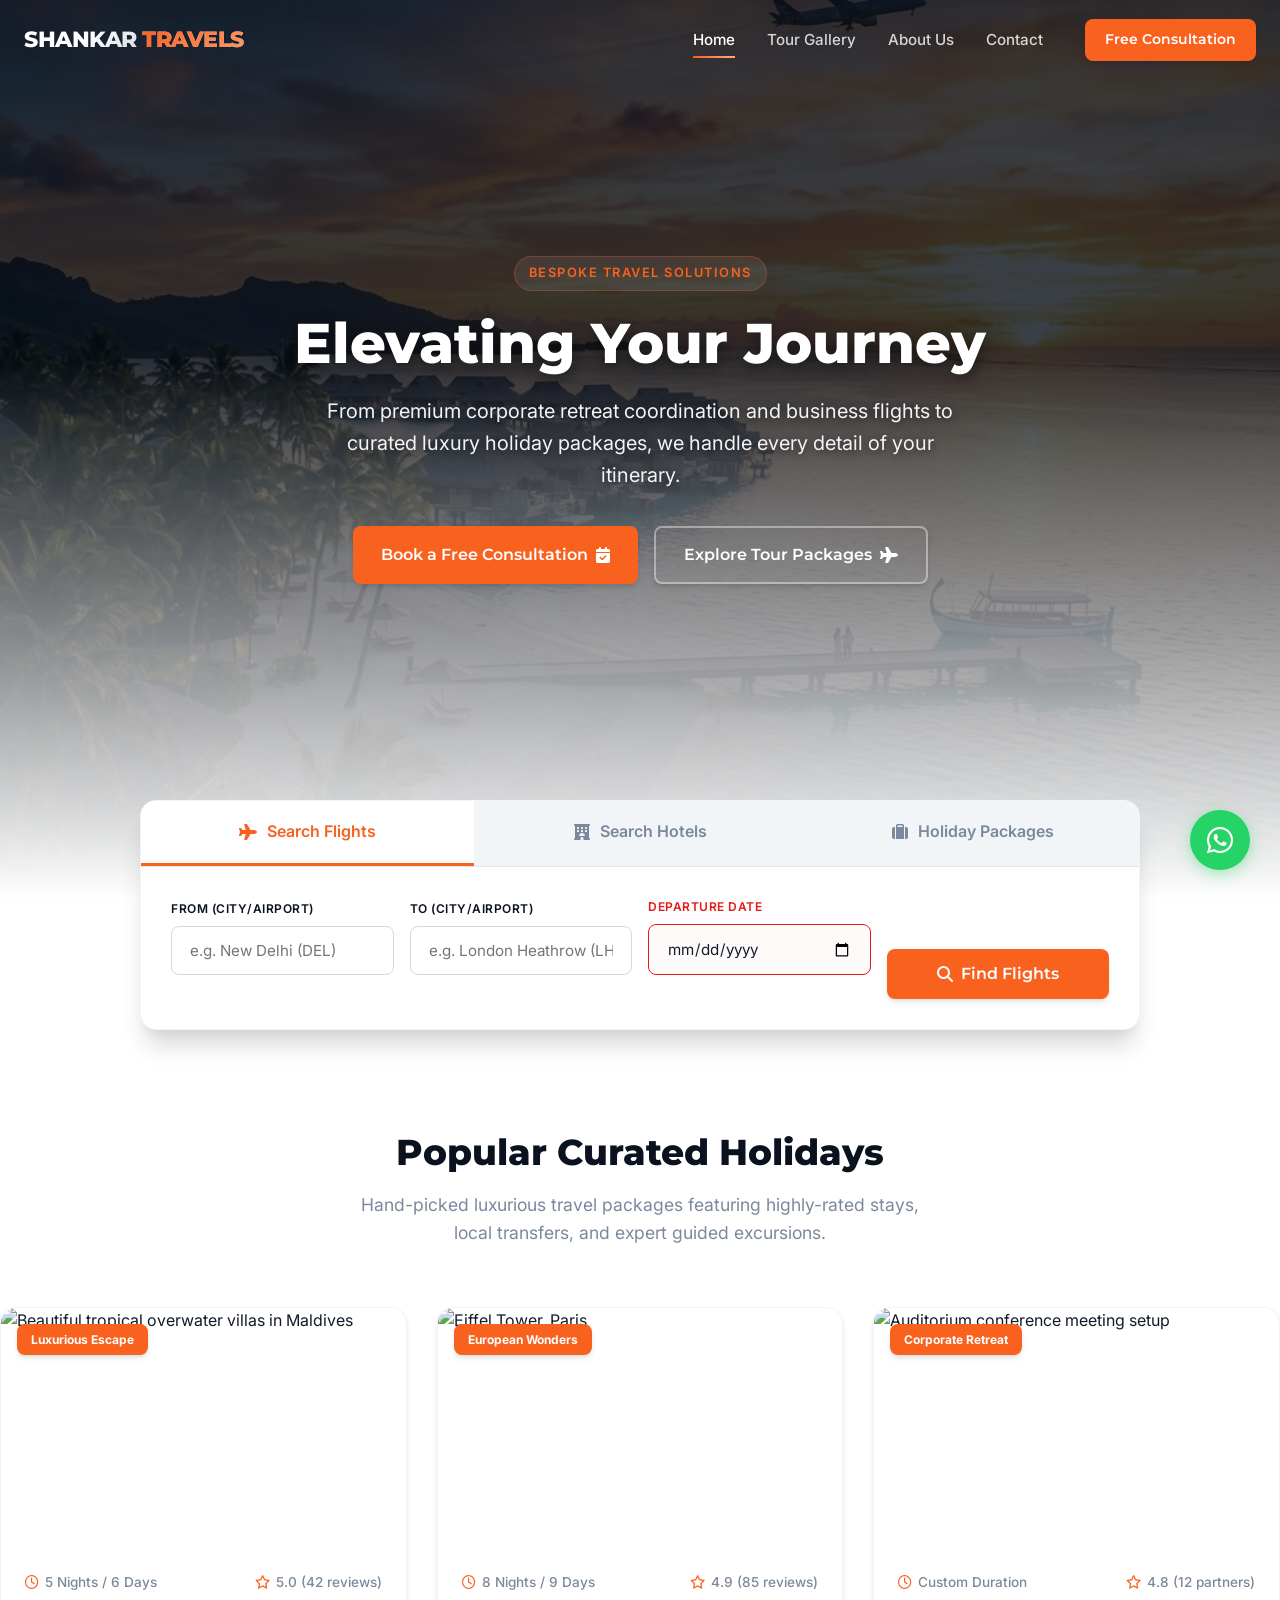
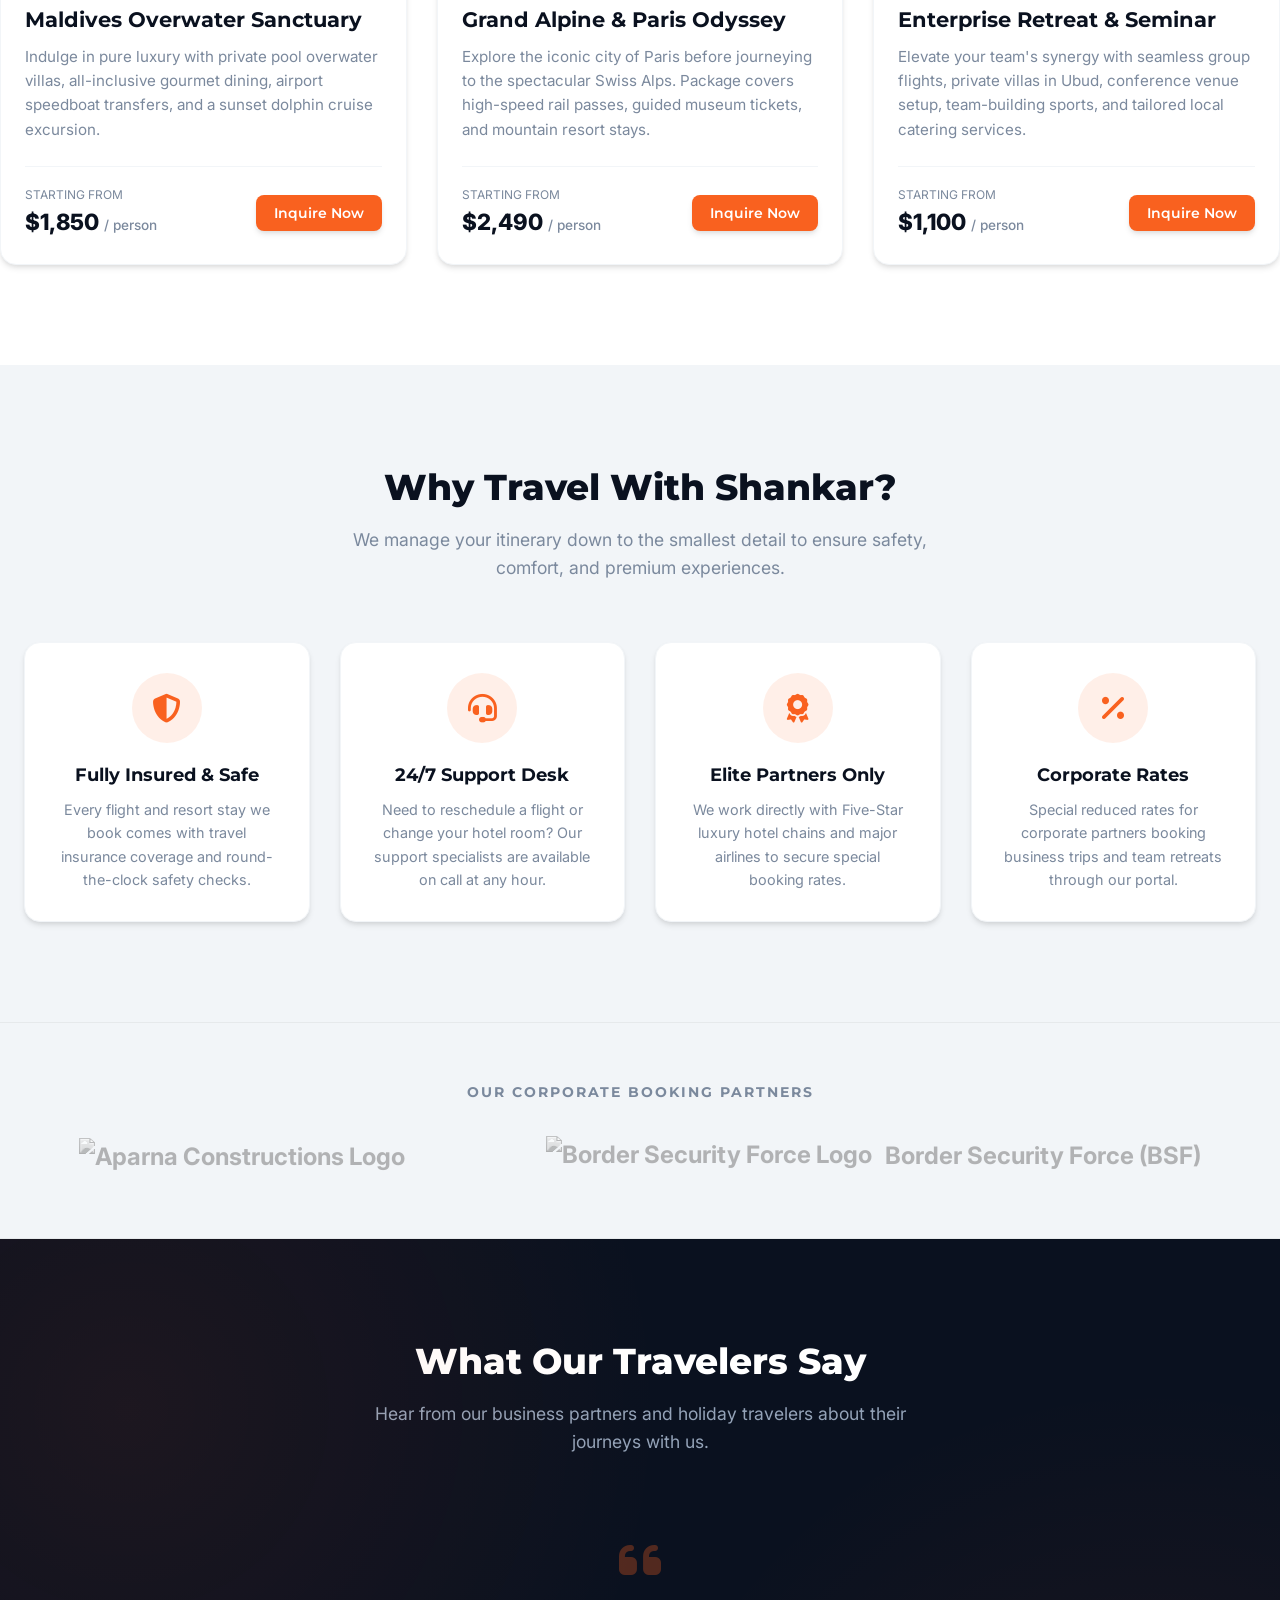
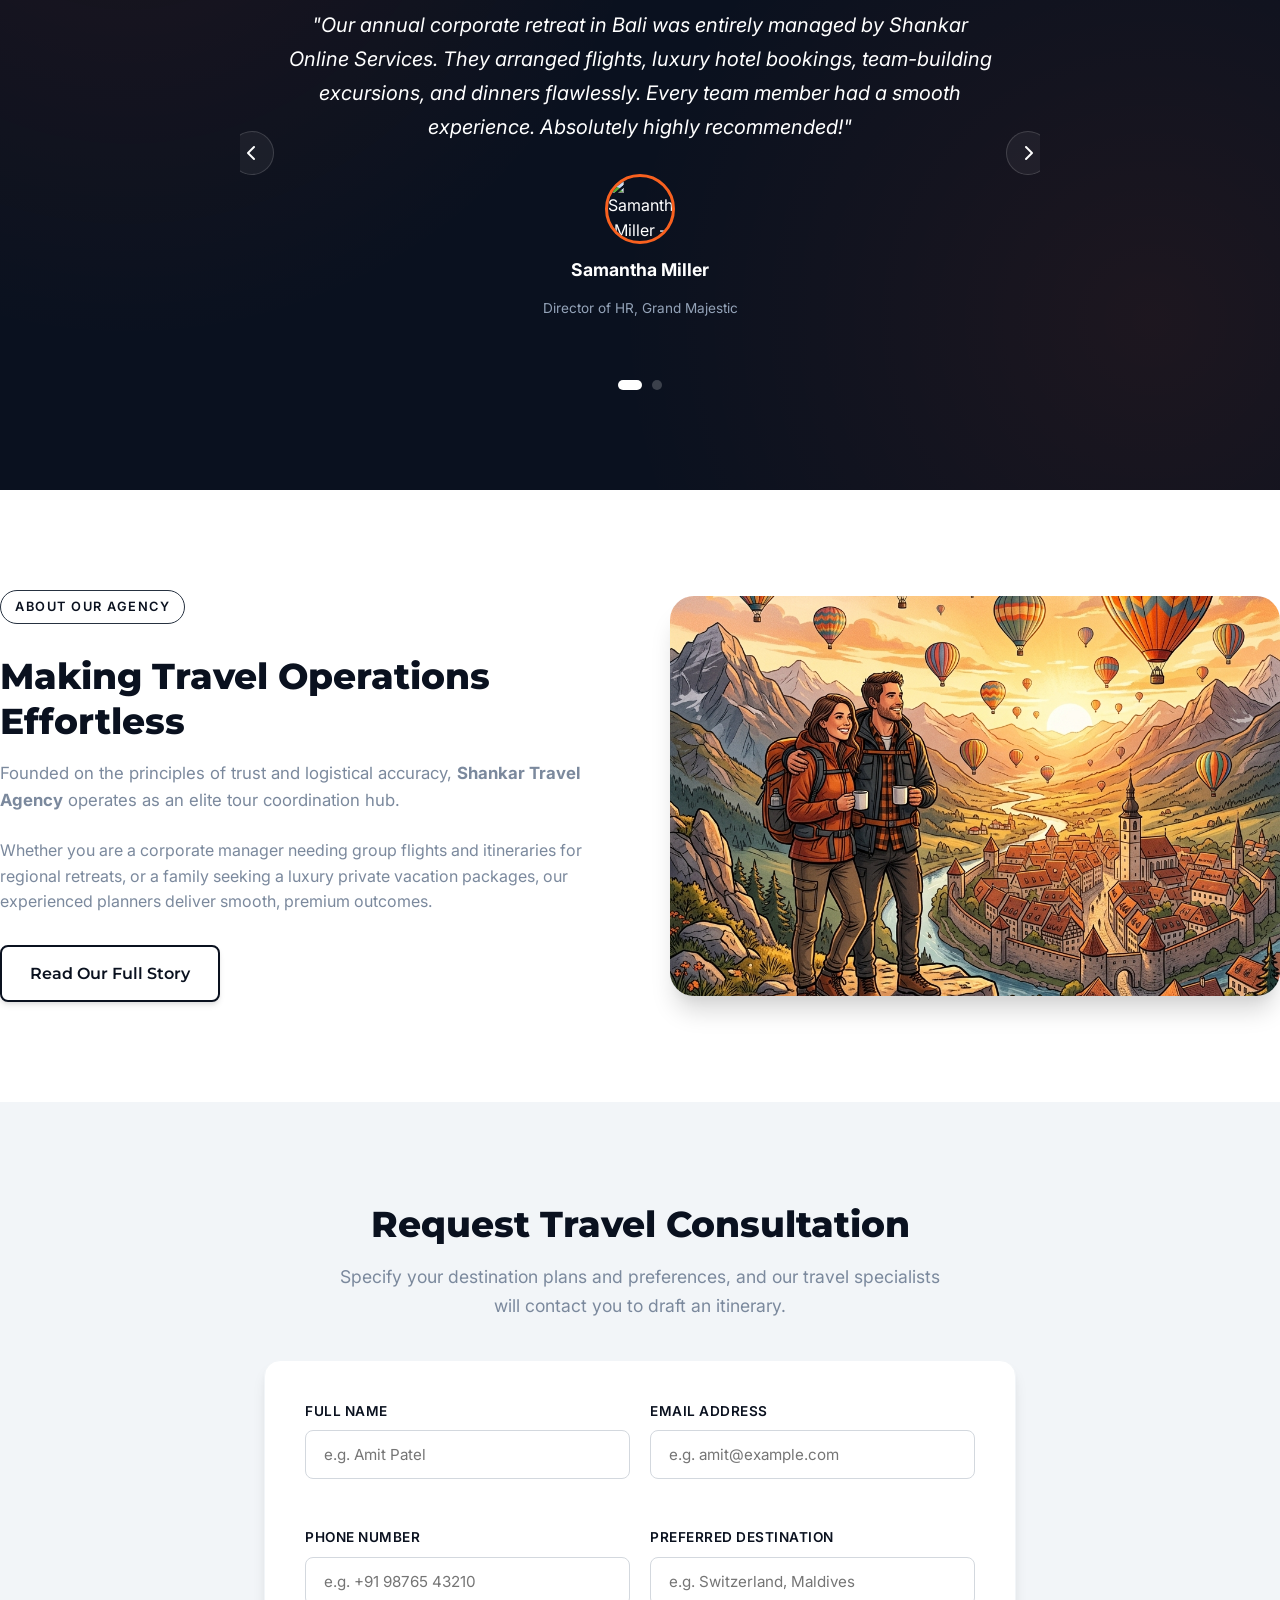
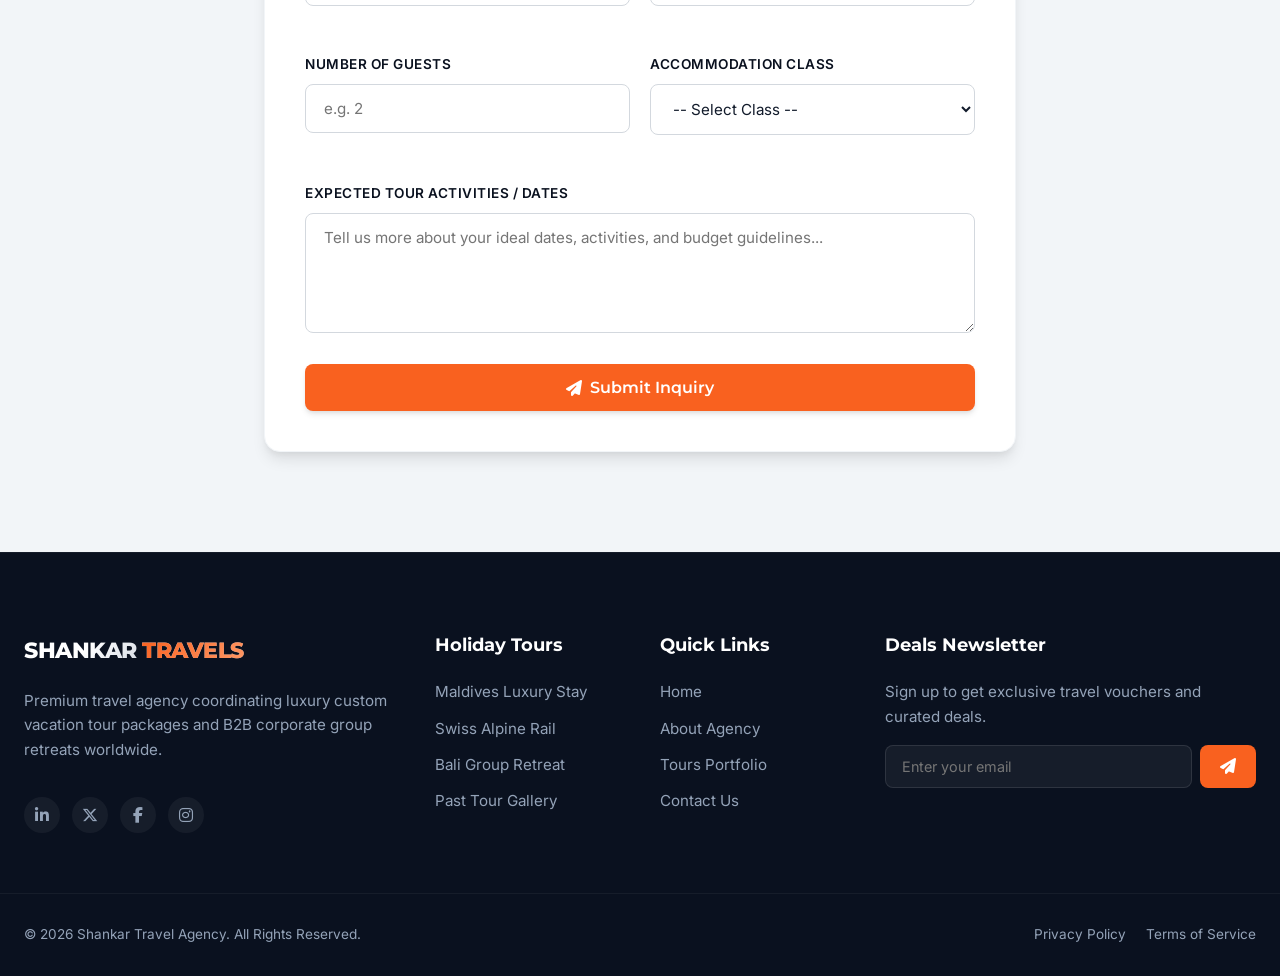
==== index.html @ 1a8ae113 "feat: setup premium travel website with BSF & Aparna logos" ====
<!DOCTYPE html>
<html lang="en">
<head>
  <meta charset="UTF-8">
  <meta name="viewport" content="width=device-width, initial-scale=1.0">
  <title>Shankar Travel Agency | Custom Tours & Corporate Travel</title>
  <meta name="description" content="Explore custom domestic and international tours, flight and hotel bookings, and B2B corporate retreats managed by Shankar Travel Agency.">
  
  <!-- FontAwesome for Icons -->
  <link rel="stylesheet" href="https://cdnjs.cloudflare.com/ajax/libs/font-awesome/6.4.0/css/all.min.css">
  
  <!-- Custom CSS -->
  <link rel="stylesheet" href="css/style.css">
</head>
<body data-header-theme="dark">

  <!-- Global Header -->
  <header class="site-header" id="site-header">
    <div class="container header-container">
      <a href="index.html" class="logo">
        <span class="logo-text">SHANKAR <span>TRAVELS</span></span>
      </a>
      
      <nav class="nav-menu" id="nav-menu">
        <a href="index.html" class="nav-link active">Home</a>
        <a href="portfolio.html" class="nav-link">Tour Gallery</a>
        <a href="about.html" class="nav-link">About Us</a>
        <a href="contact.html" class="nav-link">Contact</a>
        <a href="contact.html" class="btn btn-travel" style="padding: 10px 20px; font-size: 0.85rem; margin-left: 10px;">Free Consultation</a>
      </nav>
      
      <button class="nav-toggle" id="nav-toggle" aria-label="Toggle navigation menu">
        <span></span>
        <span></span>
        <span></span>
      </button>
    </div>
  </header>

  <main>
    <!-- Single Premium Travel Hero -->
    <section class="hero-travel-agency">
      <div class="hero-travel-content">
        <span class="hero-badge">Bespoke Travel Solutions</span>
        <h1 class="hero-title">Elevating Your Journey</h1>
        <p class="hero-desc">From premium corporate retreat coordination and business flights to curated luxury holiday packages, we handle every detail of your itinerary.</p>
        <div style="display: flex; justify-content: center; gap: 16px; flex-wrap: wrap;">
          <a href="#consultation-section" class="btn btn-travel">Book a Free Consultation <i class="fas fa-calendar-check"></i></a>
          <a href="#packages-section" class="btn btn-outline-light">Explore Tour Packages <i class="fas fa-plane"></i></a>
        </div>
      </div>
    </section>

    <!-- Booking Engine Widget UI -->
    <section class="container" style="position: relative;">
      <div class="booking-widget-container">
        <div class="booking-tabs">
          <div class="booking-tab active" data-target-tab="flights-pane"><i class="fas fa-plane"></i> Search Flights</div>
          <div class="booking-tab" data-target-tab="hotels-pane"><i class="fas fa-hotel"></i> Search Hotels</div>
          <div class="booking-tab" data-target-tab="packages-pane"><i class="fas fa-suitcase"></i> Holiday Packages</div>
        </div>
        
        <div class="booking-panes">
          <!-- Pane 1: Flights -->
          <div class="booking-pane active" id="flights-pane">
            <form onsubmit="event.preventDefault(); alert('Searching for flights... Our consultant will call you with flight options!');" class="booking-form-row">
              <div class="form-group">
                <label class="form-label" style="font-size: 0.75rem;">From (City/Airport)</label>
                <input type="text" placeholder="e.g. New Delhi (DEL)" class="form-input" required>
              </div>
              <div class="form-group">
                <label class="form-label" style="font-size: 0.75rem;">To (City/Airport)</label>
                <input type="text" placeholder="e.g. London Heathrow (LHR)" class="form-input" required>
              </div>
              <div class="form-group">
                <label class="form-label" style="font-size: 0.75rem;">Departure Date</label>
                <input type="date" class="form-input" required>
              </div>
              <button type="submit" class="btn btn-travel" style="width: 100%; height: 50px;"><i class="fas fa-search"></i> Find Flights</button>
            </form>
          </div>
          
          <!-- Pane 2: Hotels -->
          <div class="booking-pane" id="hotels-pane">
            <form onsubmit="event.preventDefault(); alert('Searching for premium hotels matching your inputs...');" class="booking-form-row">
              <div class="form-group">
                <label class="form-label" style="font-size: 0.75rem;">Destination City / Hotel</label>
                <input type="text" placeholder="e.g. Male, Maldives" class="form-input" required>
              </div>
              <div class="form-group">
                <label class="form-label" style="font-size: 0.75rem;">Check-in Date</label>
                <input type="date" class="form-input" required>
              </div>
              <div class="form-group">
                <label class="form-label" style="font-size: 0.75rem;">Check-out Date</label>
                <input type="date" class="form-input" required>
              </div>
              <button type="submit" class="btn btn-travel" style="width: 100%; height: 50px;"><i class="fas fa-search"></i> Find Hotels</button>
            </form>
          </div>
          
          <!-- Pane 3: Packages -->
          <div class="booking-pane" id="packages-pane">
            <form onsubmit="event.preventDefault(); alert('Custom tour options matching your budget will be sent to your email!');" class="booking-form-row-three">
              <div class="form-group">
                <label class="form-label" style="font-size: 0.75rem;">Holiday Destination</label>
                <input type="text" placeholder="e.g. Switzerland Alps Tour" class="form-input" required>
              </div>
              <div class="form-group">
                <label class="form-label" style="font-size: 0.75rem;">Duration</label>
                <select class="form-select" required>
                  <option value="" disabled selected>-- Select Duration --</option>
                  <option value="3-5">3 - 5 Nights</option>
                  <option value="5-8">5 - 8 Nights</option>
                  <option value="8+">8+ Nights</option>
                </select>
              </div>
              <button type="submit" class="btn btn-travel" style="width: 100%; height: 50px;"><i class="fas fa-paper-plane"></i> Send Package Request</button>
            </form>
          </div>
        </div>
      </div>
    </section>

    <!-- Tour Packages Section -->
    <section class="section-padding container" style="padding-top: 20px;" id="packages-section">
      <div class="text-center">
        <h2 class="section-title">Popular Curated Holidays</h2>
        <p class="section-subtitle">Hand-picked luxurious travel packages featuring highly-rated stays, local transfers, and expert guided excursions.</p>
      </div>
      
      <div class="packages-grid">
        <!-- Tour Package 1 -->
        <article class="package-card">
          <div class="package-img-box">
            <span class="package-tag">Luxurious Escape</span>
            <img src="https://images.unsplash.com/photo-1573843981267-be1999ff37cd?auto=format&fit=crop&w=600&q=80" alt="Beautiful tropical overwater villas in Maldives">
          </div>
          <div class="package-info">
            <div class="package-meta">
              <span><i class="far fa-clock"></i> 5 Nights / 6 Days</span>
              <span><i class="far fa-star"></i> 5.0 (42 reviews)</span>
            </div>
            <h3 class="package-title">Maldives Overwater Sanctuary</h3>
            <p class="package-description">Indulge in pure luxury with private pool overwater villas, all-inclusive gourmet dining, airport speedboat transfers, and a sunset dolphin cruise excursion.</p>
            <div class="package-footer">
              <div class="package-price">
                <span class="label">Starting From</span>
                <span class="value">$1,850 <span>/ person</span></span>
              </div>
              <form class="package-inquiry-form">
                <button type="submit" class="btn btn-travel" style="padding: 10px 18px; font-size: 0.85rem;">Inquire Now</button>
              </form>
            </div>
          </div>
        </article>
        
        <!-- Tour Package 2 -->
        <article class="package-card">
          <div class="package-img-box">
            <span class="package-tag">European Wonders</span>
            <img src="https://images.unsplash.com/photo-1502602898657-3e91760cbb34?auto=format&fit=crop&w=600&q=80" alt="Eiffel Tower, Paris">
          </div>
          <div class="package-info">
            <div class="package-meta">
              <span><i class="far fa-clock"></i> 8 Nights / 9 Days</span>
              <span><i class="far fa-star"></i> 4.9 (85 reviews)</span>
            </div>
            <h3 class="package-title">Grand Alpine & Paris Odyssey</h3>
            <p class="package-description">Explore the iconic city of Paris before journeying to the spectacular Swiss Alps. Package covers high-speed rail passes, guided museum tickets, and mountain resort stays.</p>
            <div class="package-footer">
              <div class="package-price">
                <span class="label">Starting From</span>
                <span class="value">$2,490 <span>/ person</span></span>
              </div>
              <form class="package-inquiry-form">
                <button type="submit" class="btn btn-travel" style="padding: 10px 18px; font-size: 0.85rem;">Inquire Now</button>
              </form>
            </div>
          </div>
        </article>
        
        <!-- Tour Package 3 -->
        <article class="package-card">
          <div class="package-img-box">
            <span class="package-tag">Corporate Retreat</span>
            <img src="https://images.unsplash.com/photo-1540575467063-178a50c2df87?auto=format&fit=crop&w=600&q=80" alt="Auditorium conference meeting setup">
          </div>
          <div class="package-info">
            <div class="package-meta">
              <span><i class="far fa-clock"></i> Custom Duration</span>
              <span><i class="far fa-star"></i> 4.8 (12 partners)</span>
            </div>
            <h3 class="package-title">Enterprise Retreat & Seminar</h3>
            <p class="package-description">Elevate your team's synergy with seamless group flights, private villas in Ubud, conference venue setup, team-building sports, and tailored local catering services.</p>
            <div class="package-footer">
              <div class="package-price">
                <span class="label">Starting From</span>
                <span class="value">$1,100 <span>/ person</span></span>
              </div>
              <form class="package-inquiry-form">
                <button type="submit" class="btn btn-travel" style="padding: 10px 18px; font-size: 0.85rem;">Inquire Now</button>
              </form>
            </div>
          </div>
        </article>
      </div>
    </section>

    <!-- Why Choose Us -->
    <section class="section-padding" style="background-color: var(--slate-light);">
      <div class="container">
        <div class="text-center">
          <h2 class="section-title">Why Travel With Shankar?</h2>
          <p class="section-subtitle">We manage your itinerary down to the smallest detail to ensure safety, comfort, and premium experiences.</p>
        </div>
        
        <div class="features-grid">
          <div class="feature-box">
            <div class="feature-icon-wrapper">
              <i class="fas fa-shield-alt"></i>
            </div>
            <h4 class="feature-title">Fully Insured & Safe</h4>
            <p class="feature-desc">Every flight and resort stay we book comes with travel insurance coverage and round-the-clock safety checks.</p>
          </div>
          
          <div class="feature-box">
            <div class="feature-icon-wrapper">
              <i class="fas fa-headset"></i>
            </div>
            <h4 class="feature-title">24/7 Support Desk</h4>
            <p class="feature-desc">Need to reschedule a flight or change your hotel room? Our support specialists are available on call at any hour.</p>
          </div>
          
          <div class="feature-box">
            <div class="feature-icon-wrapper">
              <i class="fas fa-award"></i>
            </div>
            <h4 class="feature-title">Elite Partners Only</h4>
            <p class="feature-desc">We work directly with Five-Star luxury hotel chains and major airlines to secure special booking rates.</p>
          </div>
          
          <div class="feature-box">
            <div class="feature-icon-wrapper">
              <i class="fas fa-percentage"></i>
            </div>
            <h4 class="feature-title">Corporate Rates</h4>
            <p class="feature-desc">Special reduced rates for corporate partners booking business trips and team retreats through our portal.</p>
          </div>
        </div>
      </div>
    </section>

    <!-- Trusted By Corporate Partners -->
    <section class="trusted-banner text-center">
      <div class="container">
        <h3 class="trusted-title">Our Corporate Booking Partners</h3>
        <div class="trusted-logos">
          <div class="trusted-logo"><img src="https://d2tdzhum1kggza.cloudfront.net/website/aparna-logo.svg" alt="Aparna Constructions Logo"></div>
          <div class="trusted-logo"><img src="https://upload.wikimedia.org/wikipedia/commons/d/d6/BSF_Insignia.svg" alt="Border Security Force Logo" style="height: 42px; margin-right: 5px;"> Border Security Force (BSF)</div>
        </div>
      </div>
    </section>

    <!-- Testimonials Section -->
    <section class="section-padding testimonials-section">
      <div class="container">
        <div class="text-center" style="margin-bottom: 50px;">
          <h2 class="section-title">What Our Travelers Say</h2>
          <p class="section-subtitle" style="color: var(--slate-gray);">Hear from our business partners and holiday travelers about their journeys with us.</p>
        </div>
        
        <div class="carousel-container">
          <button class="carousel-nav-btn prev" aria-label="Previous slide"><i class="fas fa-chevron-left"></i></button>
          
          <div class="testimonials-scroller">
            <!-- Testimonial 1 -->
            <div class="testimonial-slide travel">
              <i class="fas fa-quote-left quote-icon travel"></i>
              <blockquote class="testimonial-text">"Our annual corporate retreat in Bali was entirely managed by Shankar Online Services. They arranged flights, luxury hotel bookings, team-building excursions, and dinners flawlessly. Every team member had a smooth experience. Absolutely highly recommended!"</blockquote>
              <div class="testimonial-user">
                <img src="https://images.unsplash.com/photo-1494790108377-be9c29b29330?auto=format&fit=crop&w=150&h=150&q=80" alt="Samantha Miller - Director of HR at Grand Majestic" class="user-img">
                <div class="user-name">Samantha Miller</div>
                <div class="user-company">Director of HR, Grand Majestic</div>
              </div>
            </div>
            
            <!-- Testimonial 2 -->
            <div class="testimonial-slide travel">
              <i class="fas fa-quote-left quote-icon travel"></i>
              <blockquote class="testimonial-text">"The Maldives overwater villa booking was absolute heaven. Everything was pre-arranged: from the lounge tickets to the speedboats. We didn't have to worry about a single detail. Incredible service!"</blockquote>
              <div class="testimonial-user">
                <img src="https://images.unsplash.com/photo-1507003211169-0a1dd7228f2d?auto=format&fit=crop&w=150&h=150&q=80" alt="Rahul Sharma - Premium Traveler" class="user-img">
                <div class="user-name">Rahul Sharma</div>
                <div class="user-company">Business Executive</div>
              </div>
            </div>
          </div>
          
          <button class="carousel-nav-btn next" aria-label="Next slide"><i class="fas fa-chevron-right"></i></button>
          
          <div class="carousel-dots"></div>
        </div>
      </div>
    </section>

    <!-- Brief About Summary -->
    <section class="section-padding container">
      <div class="about-split">
        <div>
          <span class="hero-badge" style="color: var(--primary-navy); border-color: var(--slate-dark);">About Our Agency</span>
          <h2 class="section-title" style="margin-top: 10px;">Making Travel Operations Effortless</h2>
          <p style="margin-bottom: 24px; color: var(--text-muted); font-size: 1.05rem;">Founded on the principles of trust and logistical accuracy, <strong>Shankar Travel Agency</strong> operates as an elite tour coordination hub.</p>
          <p style="margin-bottom: 30px; color: var(--text-muted);">Whether you are a corporate manager needing group flights and itineraries for regional retreats, or a family seeking a luxury private vacation packages, our experienced planners deliver smooth, premium outcomes.</p>
          <a href="about.html" class="btn btn-outline-dark">Read Our Full Story</a>
        </div>
        <div class="about-graphics-box">
          <img src="assets/travel_service.jpg" alt="Tourists looking at hot air balloon festival">
        </div>
      </div>
    </section>

    <!-- Consultation Request Form -->
    <section class="section-padding" style="background-color: var(--slate-light);" id="consultation-section">
      <div class="container" style="max-width: 800px;">
        <div class="text-center" style="margin-bottom: 40px;">
          <h2 class="section-title">Request Travel Consultation</h2>
          <p class="section-subtitle" style="margin-bottom: 0;">Specify your destination plans and preferences, and our travel specialists will contact you to draft an itinerary.</p>
        </div>
        
        <form class="contact-form" id="sos-contact-form" novalidate>
          <div class="form-row">
            <div class="form-group">
              <label for="client-name" class="form-label">Full Name</label>
              <input type="text" id="client-name" name="client-name" class="form-input" placeholder="e.g. Amit Patel" required autocomplete="name">
            </div>
            <div class="form-group">
              <label for="client-email" class="form-label">Email Address</label>
              <input type="email" id="client-email" name="client-email" class="form-input" placeholder="e.g. amit@example.com" required autocomplete="email">
            </div>
          </div>
          
          <div class="form-row">
            <div class="form-group">
              <label for="client-phone" class="form-label">Phone Number</label>
              <input type="tel" id="client-phone" name="client-phone" class="form-input" placeholder="e.g. +91 98765 43210" required autocomplete="tel">
            </div>
            <div class="form-group">
              <label for="travel-destination" class="form-label">Preferred Destination</label>
              <input type="text" id="travel-destination" name="travel-destination" class="form-input" placeholder="e.g. Switzerland, Maldives" required>
            </div>
          </div>

          <div class="form-row">
            <div class="form-group">
              <label for="travel-pax" class="form-label">Number of Guests</label>
              <input type="number" id="travel-pax" name="travel-pax" class="form-input" placeholder="e.g. 2" min="1" required>
            </div>
            <div class="form-group">
              <label for="tour-class" class="form-label">Accommodation Class</label>
              <select id="tour-class" name="tour-class" class="form-select" required>
                <option value="" disabled selected>-- Select Class --</option>
                <option value="luxury">5-Star Luxury Resort</option>
                <option value="premium">4-Star Premium Hotel</option>
                <option value="corporate">Corporate Group Seminar Venue</option>
              </select>
            </div>
          </div>
          
          <div class="form-group">
            <label for="client-message" class="form-label">Expected Tour Activities / Dates</label>
            <textarea id="client-message" name="client-message" class="form-textarea" placeholder="Tell us more about your ideal dates, activities, and budget guidelines..." required></textarea>
          </div>
          
          <button type="submit" class="btn btn-travel" style="width: 100%;"><i class="fas fa-paper-plane"></i> Submit Inquiry</button>
        </form>
      </div>
    </section>
  </main>

  <!-- Global Footer -->
  <footer class="site-footer">
    <div class="container footer-grid">
      <div class="footer-info">
        <a href="index.html" class="logo">
          <span class="logo-text">SHANKAR <span>TRAVELS</span></span>
        </a>
        <p class="footer-text">Premium travel agency coordinating luxury custom vacation tour packages and B2B corporate group retreats worldwide.</p>
        <div class="social-links">
          <a href="#" class="social-link" aria-label="LinkedIn"><i class="fab fa-linkedin-in"></i></a>
          <a href="#" class="social-link" aria-label="Twitter"><i class="fab fa-x-twitter"></i></a>
          <a href="#" class="social-link" aria-label="Facebook"><i class="fab fa-facebook-f"></i></a>
          <a href="#" class="social-link" aria-label="Instagram"><i class="fab fa-instagram"></i></a>
        </div>
      </div>
      
      <div>
        <h4 class="footer-heading">Holiday Tours</h4>
        <div class="footer-links">
          <a href="index.html#packages-section">Maldives Luxury Stay</a>
          <a href="index.html#packages-section">Swiss Alpine Rail</a>
          <a href="index.html#packages-section">Bali Group Retreat</a>
          <a href="portfolio.html">Past Tour Gallery</a>
        </div>
      </div>
      
      <div>
        <h4 class="footer-heading">Quick Links</h4>
        <div class="footer-links">
          <a href="index.html">Home</a>
          <a href="about.html">About Agency</a>
          <a href="portfolio.html">Tours Portfolio</a>
          <a href="contact.html">Contact Us</a>
        </div>
      </div>
      
      <div>
        <h4 class="footer-heading">Deals Newsletter</h4>
        <p class="footer-text" style="margin-bottom: 16px;">Sign up to get exclusive travel vouchers and curated deals.</p>
        <div class="footer-newsletter">
          <form class="newsletter-form" onsubmit="event.preventDefault(); alert('Subscribed to Newsletter!'); this.reset();">
            <input type="email" placeholder="Enter your email" class="newsletter-input" required aria-label="Email Address">
            <button type="submit" class="newsletter-btn" aria-label="Subscribe"><i class="fas fa-paper-plane"></i></button>
          </form>
        </div>
      </div>
    </div>
    
    <div class="container footer-bottom">
      <div class="footer-copy">
        &copy; 2026 Shankar Travel Agency. All Rights Reserved.
      </div>
      <div class="footer-legal-links">
        <a href="#">Privacy Policy</a>
        <a href="#">Terms of Service</a>
      </div>
    </div>
  </footer>

  <!-- WhatsApp Widget -->
  <div class="whatsapp-widget" id="whatsapp-widget">
    <div class="whatsapp-tooltip">Chat with a consultant</div>
    <div class="whatsapp-bubble" aria-label="Chat on WhatsApp">
      <i class="fab fa-whatsapp"></i>
    </div>
  </div>

  <!-- Main JavaScript -->
  <script src="js/main.js"></script>
</body>
</html>
---- css/style.css ----
/* 
  Shankar Travel Agency - Core Stylesheet
  Design System: Navy / Slate Gray / Travel Sunset Orange Theme
*/

@import url('https://fonts.googleapis.com/css2?family=Inter:wght@300;400;500;600;700&family=Montserrat:wght@400;500;600;700;800&display=swap');

:root {
  /* Color Palette */
  --primary-navy: hsl(220, 50%, 8%);
  --secondary-navy: hsl(220, 45%, 12%);
  --slate-gray: hsl(215, 20%, 65%);
  --slate-dark: hsl(215, 25%, 20%);
  --slate-light: hsl(210, 30%, 96%);
  
  --accent-travel: hsl(18, 95%, 55%); /* Sunset Orange */
  --accent-travel-glow: hsla(18, 95%, 55%, 0.45);
  
  --white: #ffffff;
  --black: #050a12;
  
  /* Text Colors */
  --text-dark: hsl(220, 40%, 12%);
  --text-light: hsl(210, 30%, 98%);
  --text-muted: hsl(215, 15%, 55%);
  
  /* Layout & Spacing */
  --header-height: 80px;
  --header-height-shrink: 65px;
  --border-radius-sm: 8px;
  --border-radius-md: 16px;
  --border-radius-lg: 24px;
  --max-width: 1280px;
  
  /* Shadows & Glassmorphism */
  --shadow-sm: 0 4px 6px -1px rgba(0, 0, 0, 0.1), 0 2px 4px -1px rgba(0, 0, 0, 0.06);
  --shadow-md: 0 10px 15px -3px rgba(0, 0, 0, 0.1), 0 4px 6px -2px rgba(0, 0, 0, 0.05);
  --shadow-lg: 0 20px 25px -5px rgba(0, 0, 0, 0.15), 0 10px 10px -5px rgba(0, 0, 0, 0.04);
  --glass-bg-dark: rgba(5, 10, 18, 0.75);
  --glass-bg-light: rgba(255, 255, 255, 0.75);
  --glass-border: rgba(255, 255, 255, 0.08);
  --glass-border-light: rgba(0, 0, 0, 0.08);
  --blur-val: 12px;
  
  /* Transitions */
  --transition-fast: 0.2s cubic-bezier(0.4, 0, 0.2, 1);
  --transition-normal: 0.3s cubic-bezier(0.4, 0, 0.2, 1);
  --transition-slow: 0.5s cubic-bezier(0.4, 0, 0.2, 1);
}

/* Reset & Base Styles */
*, *::before, *::after {
  box-sizing: border-box;
  margin: 0;
  padding: 0;
}

html {
  scroll-behavior: smooth;
  scroll-padding-top: var(--header-height);
  font-size: 16px;
}

body {
  font-family: 'Inter', sans-serif;
  background-color: var(--white);
  color: var(--text-dark);
  line-height: 1.6;
  overflow-x: hidden;
  -webkit-font-smoothing: antialiased;
}

h1, h2, h3, h4, h5, h6 {
  font-family: 'Montserrat', sans-serif;
  font-weight: 700;
  line-height: 1.25;
  color: var(--primary-navy);
}

a {
  color: inherit;
  text-decoration: none;
  transition: var(--transition-fast);
}

ul {
  list-style: none;
}

img, video {
  max-width: 100%;
  height: auto;
  display: block;
}

button, input, textarea, select {
  font-family: inherit;
  font-size: inherit;
  color: inherit;
  background: none;
  border: none;
  outline: none;
}

/* Focus Ring Customization */
:focus-visible {
  outline: 3px solid var(--accent-travel);
  outline-offset: 4px;
}

/* Utility Classes */
.container {
  width: 100%;
  max-width: var(--max-width);
  margin: 0 auto;
  padding: 0 24px;
}

.section-padding {
  padding: 100px 0;
}

.text-center { text-align: center; }
.text-light { color: var(--text-light) !important; }
.text-muted { color: var(--text-muted) !important; }

/* Flex/Grid Helper Layouts */
.grid-2 {
  display: grid;
  grid-template-columns: repeat(2, 1fr);
  gap: 40px;
}

.grid-3 {
  display: grid;
  grid-template-columns: repeat(3, 1fr);
  gap: 30px;
}

.grid-4 {
  display: grid;
  grid-template-columns: repeat(4, 1fr);
  gap: 24px;
}

/* Buttons */
.btn {
  display: inline-flex;
  align-items: center;
  justify-content: center;
  padding: 14px 28px;
  font-family: 'Montserrat', sans-serif;
  font-weight: 600;
  border-radius: var(--border-radius-sm);
  cursor: pointer;
  transition: var(--transition-normal);
  gap: 8px;
  box-shadow: var(--shadow-sm);
}

.btn-travel {
  background-color: var(--accent-travel);
  color: var(--white);
}

.btn-travel:hover {
  background-color: hsl(18, 95%, 48%);
  transform: translateY(-2px);
  box-shadow: 0 8px 20px var(--accent-travel-glow);
}

.btn-outline-light {
  border: 2px solid rgba(255, 255, 255, 0.4);
  color: var(--white);
  background-color: transparent;
}

.btn-outline-light:hover {
  border-color: var(--white);
  background-color: rgba(255, 255, 255, 0.1);
  transform: translateY(-2px);
}

.btn-outline-dark {
  border: 2px solid var(--primary-navy);
  color: var(--primary-navy);
  background-color: transparent;
}

.btn-outline-dark:hover {
  background-color: var(--primary-navy);
  color: var(--white);
  transform: translateY(-2px);
}

/* Header & Navigation */
.site-header {
  position: fixed;
  top: 0;
  left: 0;
  width: 100%;
  height: var(--header-height);
  z-index: 1000;
  transition: var(--transition-normal);
  display: flex;
  align-items: center;
}

.site-header.scrolled {
  height: var(--header-height-shrink);
  background-color: var(--glass-bg-dark);
  backdrop-filter: blur(var(--blur-val));
  -webkit-backdrop-filter: blur(var(--blur-val));
  border-bottom: 1px solid var(--glass-border);
  box-shadow: var(--shadow-md);
}

.site-header.scrolled-light {
  height: var(--header-height-shrink);
  background-color: var(--glass-bg-light);
  backdrop-filter: blur(var(--blur-val));
  -webkit-backdrop-filter: blur(var(--blur-val));
  border-bottom: 1px solid var(--glass-border-light);
  box-shadow: var(--shadow-md);
}

.header-container {
  display: flex;
  align-items: center;
  justify-content: space-between;
  width: 100%;
}

.logo {
  display: flex;
  align-items: center;
  gap: 10px;
  font-family: 'Montserrat', sans-serif;
  font-weight: 800;
  font-size: 1.4rem;
  letter-spacing: -0.5px;
}

.logo-text {
  background: linear-gradient(135deg, var(--white) 30%, var(--slate-gray) 100%);
  -webkit-background-clip: text;
  -webkit-text-fill-color: transparent;
  transition: var(--transition-normal);
}

.logo-text span {
  background: linear-gradient(135deg, var(--accent-travel) 0%, hsl(20, 100%, 70%) 100%);
  -webkit-background-clip: text;
  -webkit-text-fill-color: transparent;
}

/* Light header support */
.site-header.scrolled-light .logo-text {
  background: linear-gradient(135deg, var(--primary-navy) 30%, var(--slate-dark) 100%);
  -webkit-background-clip: text;
  -webkit-text-fill-color: transparent;
}

.nav-menu {
  display: flex;
  align-items: center;
  gap: 32px;
}

.nav-link {
  font-weight: 500;
  font-size: 0.95rem;
  color: rgba(255, 255, 255, 0.8);
  position: relative;
  padding: 6px 0;
}

.nav-link::after {
  content: '';
  position: absolute;
  bottom: 0;
  left: 0;
  width: 100%;
  height: 2px;
  background: linear-gradient(90deg, var(--accent-travel) 0%, hsl(20, 100%, 75%) 100%);
  transform: scaleX(0);
  transform-origin: right;
  transition: transform var(--transition-normal);
}

.nav-link:hover::after,
.nav-link.active::after {
  transform: scaleX(1);
  transform-origin: left;
}

.nav-link:hover,
.nav-link.active {
  color: var(--white);
}

/* Light header links */
.site-header.scrolled-light .nav-link {
  color: var(--text-dark);
}
.site-header.scrolled-light .nav-link:hover,
.site-header.scrolled-light .nav-link.active {
  color: var(--primary-navy);
}

/* Hamburger Menu button */
.nav-toggle {
  display: none;
  flex-direction: column;
  justify-content: space-between;
  width: 24px;
  height: 18px;
  cursor: pointer;
  z-index: 1001;
}

.nav-toggle span {
  width: 100%;
  height: 2px;
  background-color: var(--white);
  transition: var(--transition-normal);
}

.site-header.scrolled-light .nav-toggle span {
  background-color: var(--primary-navy);
}

/* Single-purpose Travel Agency Hero */
.hero-travel-agency {
  position: relative;
  height: 100vh;
  min-height: 700px;
  width: 100%;
  display: flex;
  align-items: center;
  color: var(--white);
  overflow: hidden;
  background-color: var(--black);
}

.hero-travel-agency::before {
  content: '';
  position: absolute;
  inset: 0;
  background-image: url('../assets/travel_hero.jpg');
  background-size: cover;
  background-position: center;
  filter: brightness(0.35) saturate(0.9);
  z-index: 1;
}

.hero-travel-agency::after {
  content: '';
  position: absolute;
  inset: 0;
  background: linear-gradient(180deg, rgba(11, 25, 44, 0.4) 40%, var(--white) 100%);
  z-index: 2;
}

.hero-travel-content {
  position: relative;
  z-index: 3;
  width: 100%;
  max-width: 800px;
  margin: 0 auto;
  text-align: center;
  padding: 0 24px;
  margin-top: -60px;
}

.hero-badge {
  display: inline-block;
  padding: 6px 14px;
  background-color: rgba(255, 255, 255, 0.08);
  border: 1px solid rgba(255, 255, 255, 0.15);
  border-radius: 50px;
  font-size: 0.8rem;
  font-weight: 600;
  text-transform: uppercase;
  letter-spacing: 1.5px;
  margin-bottom: 20px;
  color: var(--accent-travel);
  border-color: rgba(255, 87, 34, 0.3);
}

.hero-title {
  font-size: 3.5rem;
  font-weight: 800;
  line-height: 1.15;
  margin-bottom: 20px;
  color: var(--white);
  text-shadow: 0 4px 15px rgba(0, 0, 0, 0.5);
}

.hero-desc {
  font-size: 1.25rem;
  color: var(--slate-light);
  margin-bottom: 35px;
  max-width: 650px;
  margin-left: auto;
  margin-right: auto;
  text-shadow: 0 2px 8px rgba(0, 0, 0, 0.6);
}

/* Booking Widget UI Component */
.booking-widget-container {
  max-width: 1000px;
  margin: -100px auto 80px;
  position: relative;
  z-index: 10;
  background-color: var(--white);
  border-radius: var(--border-radius-md);
  box-shadow: var(--shadow-lg);
  border: 1px solid var(--slate-light);
  overflow: hidden;
}

.booking-tabs {
  display: flex;
  background-color: var(--slate-light);
  border-bottom: 1px solid rgba(0,0,0,0.05);
}

.booking-tab {
  flex: 1;
  padding: 18px 24px;
  font-weight: 600;
  cursor: pointer;
  display: flex;
  align-items: center;
  justify-content: center;
  gap: 10px;
  color: var(--text-muted);
  transition: var(--transition-normal);
  border-bottom: 3px solid transparent;
}

.booking-tab:hover {
  color: var(--primary-navy);
  background-color: rgba(255,255,255,0.5);
}

.booking-tab.active {
  color: var(--accent-travel);
  background-color: var(--white);
  border-bottom-color: var(--accent-travel);
}

.booking-panes {
  padding: 30px;
}

.booking-pane {
  display: none;
  animation: fadeIn var(--transition-normal) forwards;
}

.booking-pane.active {
  display: block;
}

.booking-form-row {
  display: grid;
  grid-template-columns: repeat(4, 1fr);
  gap: 16px;
  align-items: flex-end;
}

.booking-form-row-three {
  display: grid;
  grid-template-columns: repeat(3, 1fr);
  gap: 16px;
  align-items: flex-end;
}

@keyframes fadeIn {
  from { opacity: 0; transform: translateY(10px); }
  to { opacity: 1; transform: translateY(0); }
}

/* Core Services Section */
.section-title {
  margin-bottom: 16px;
  font-size: 2.25rem;
  font-weight: 800;
}

.section-subtitle {
  color: var(--text-muted);
  font-size: 1.1rem;
  max-width: 600px;
  margin: 0 auto 60px;
}

/* Packages Grid & Cards */
.packages-grid {
  display: grid;
  grid-template-columns: repeat(3, 1fr);
  gap: 30px;
}

.package-card {
  background-color: var(--white);
  border-radius: var(--border-radius-md);
  border: 1px solid var(--slate-light);
  overflow: hidden;
  box-shadow: var(--shadow-sm);
  transition: var(--transition-normal);
  display: flex;
  flex-direction: column;
}

.package-card:hover {
  transform: translateY(-6px);
  box-shadow: var(--shadow-md);
}

.package-img-box {
  height: 240px;
  position: relative;
  overflow: hidden;
}

.package-img-box img {
  width: 100%;
  height: 100%;
  object-fit: cover;
  transition: var(--transition-slow);
}

.package-card:hover .package-img-box img {
  transform: scale(1.05);
}

.package-tag {
  position: absolute;
  top: 16px;
  left: 16px;
  padding: 6px 14px;
  background-color: var(--accent-travel);
  color: var(--white);
  font-size: 0.75rem;
  font-weight: 700;
  border-radius: var(--border-radius-sm);
  box-shadow: var(--shadow-sm);
}

.package-info {
  padding: 24px;
  flex-grow: 1;
  display: flex;
  flex-direction: column;
}

.package-meta {
  display: flex;
  justify-content: space-between;
  font-size: 0.85rem;
  color: var(--text-muted);
  margin-bottom: 12px;
  font-weight: 500;
}

.package-meta span {
  display: flex;
  align-items: center;
  gap: 6px;
}

.package-meta i {
  color: var(--accent-travel);
}

.package-title {
  font-size: 1.3rem;
  margin-bottom: 12px;
  line-height: 1.3;
}

.package-description {
  font-size: 0.95rem;
  color: var(--text-muted);
  margin-bottom: 24px;
  flex-grow: 1;
}

.package-footer {
  display: flex;
  justify-content: space-between;
  align-items: center;
  padding-top: 18px;
  border-top: 1px solid var(--slate-light);
}

.package-price {
  display: flex;
  flex-direction: column;
}

.package-price .label {
  font-size: 0.75rem;
  color: var(--text-muted);
  text-transform: uppercase;
}

.package-price .value {
  font-size: 1.4rem;
  font-weight: 800;
  color: var(--primary-navy);
}

.package-price .value span {
  font-size: 0.85rem;
  font-weight: 500;
  color: var(--text-muted);
}

/* Portfolio & Gallery */
.portfolio-grid {
  display: grid;
  grid-template-columns: repeat(3, 1fr);
  gap: 30px;
}

.portfolio-item {
  border-radius: var(--border-radius-md);
  overflow: hidden;
  background-color: var(--white);
  box-shadow: var(--shadow-sm);
  border: 1px solid var(--slate-light);
  transition: var(--transition-normal);
}

.portfolio-item:hover {
  transform: translateY(-6px);
  box-shadow: var(--shadow-md);
}

.portfolio-img-container {
  height: 220px;
  position: relative;
  overflow: hidden;
}

.portfolio-img-container img {
  width: 100%;
  height: 100%;
  object-fit: cover;
  transition: var(--transition-slow);
}

.portfolio-item:hover .portfolio-img-container img {
  transform: scale(1.05);
}

.portfolio-badge {
  position: absolute;
  top: 16px;
  left: 16px;
  padding: 6px 12px;
  border-radius: 50px;
  font-size: 0.75rem;
  font-weight: 700;
  text-transform: uppercase;
  color: var(--white);
  background-color: var(--accent-travel);
  z-index: 5;
}

.portfolio-info {
  padding: 24px;
}

.portfolio-category {
  font-size: 0.8rem;
  text-transform: uppercase;
  font-weight: 600;
  color: var(--text-muted);
  margin-bottom: 8px;
  letter-spacing: 0.5px;
}

.portfolio-title {
  font-size: 1.25rem;
  margin-bottom: 12px;
  line-height: 1.3;
}

.portfolio-summary {
  font-size: 0.9rem;
  color: var(--text-muted);
  margin-bottom: 16px;
}

.portfolio-tech-stack {
  display: flex;
  flex-wrap: wrap;
  gap: 8px;
}

.tech-tag {
  background-color: var(--slate-light);
  padding: 4px 8px;
  font-size: 0.75rem;
  border-radius: 4px;
  font-weight: 500;
}

/* Features Grid */
.features-grid {
  display: grid;
  grid-template-columns: repeat(4, 1fr);
  gap: 30px;
}

.feature-box {
  padding: 30px;
  background-color: var(--white);
  border-radius: var(--border-radius-md);
  border: 1px solid var(--slate-light);
  box-shadow: var(--shadow-sm);
  transition: var(--transition-normal);
  text-align: center;
}

.feature-box:hover {
  transform: translateY(-4px);
  box-shadow: var(--shadow-md);
}

.feature-icon-wrapper {
  width: 70px;
  height: 70px;
  border-radius: 50%;
  background-color: hsla(18, 95%, 55%, 0.1);
  color: var(--accent-travel);
  display: flex;
  align-items: center;
  justify-content: center;
  margin: 0 auto 20px;
  font-size: 1.8rem;
}

.feature-title {
  font-size: 1.15rem;
  margin-bottom: 12px;
}

.feature-desc {
  font-size: 0.9rem;
  color: var(--text-muted);
}

/* Trusted By Banner */
.trusted-banner {
  background-color: var(--slate-light);
  padding: 60px 0;
  border-top: 1px solid rgba(0, 0, 0, 0.05);
  border-bottom: 1px solid rgba(0, 0, 0, 0.05);
}

.trusted-title {
  font-size: 0.9rem;
  text-transform: uppercase;
  letter-spacing: 2px;
  font-weight: 700;
  color: var(--text-muted);
  margin-bottom: 35px;
}

.trusted-logos {
  display: flex;
  justify-content: space-around;
  align-items: center;
  flex-wrap: wrap;
  gap: 30px;
}

.trusted-logo {
  font-size: 1.5rem;
  font-weight: 700;
  color: var(--text-muted);
  opacity: 0.6;
  filter: grayscale(1);
  transition: var(--transition-fast);
  display: flex;
  align-items: center;
  gap: 8px;
}

.trusted-logo:hover {
  opacity: 0.9;
  filter: grayscale(0);
}

.trusted-logo img {
  height: 38px;
  width: auto;
  object-fit: contain;
}

/* Testimonials Carousel */
.testimonials-section {
  background-color: var(--primary-navy);
  color: var(--white);
  position: relative;
  overflow: hidden;
}

.testimonials-section::before {
  content: '';
  position: absolute;
  inset: 0;
  background: radial-gradient(circle at 10% 20%, rgba(255, 87, 34, 0.08) 0%, transparent 40%),
              radial-gradient(circle at 90% 80%, rgba(255, 87, 34, 0.08) 0%, transparent 40%);
  pointer-events: none;
}

.testimonials-section h2 {
  color: var(--white);
}

.carousel-container {
  position: relative;
  max-width: 800px;
  margin: 0 auto;
  overflow: hidden;
}

.testimonials-scroller {
  display: flex;
  scroll-snap-type: x mandatory;
  overflow-x: auto;
  scroll-behavior: smooth;
  scrollbar-width: none;
}

.testimonials-scroller::-webkit-scrollbar {
  display: none;
}

.testimonial-slide {
  flex: 0 0 100%;
  width: 100%;
  scroll-snap-align: center;
  padding: 20px 40px;
  display: flex;
  flex-direction: column;
  align-items: center;
  text-align: center;
}

.quote-icon {
  font-size: 3rem;
  opacity: 0.2;
  margin-bottom: 24px;
}

.quote-icon.travel { color: var(--accent-travel); opacity: 0.3; }

.testimonial-text {
  font-size: 1.25rem;
  font-weight: 400;
  line-height: 1.7;
  margin-bottom: 30px;
  font-style: italic;
}

.testimonial-user {
  display: flex;
  flex-direction: column;
  align-items: center;
  gap: 12px;
}

.user-img {
  width: 70px;
  height: 70px;
  border-radius: 50%;
  object-fit: cover;
  border: 3px solid rgba(255, 255, 255, 0.1);
}

.testimonial-slide.travel .user-img {
  border-color: var(--accent-travel);
}

.user-name {
  font-weight: 700;
  font-size: 1.1rem;
}

.user-company {
  font-size: 0.85rem;
  color: var(--slate-gray);
  margin-top: 2px;
}

.carousel-nav-btn {
  position: absolute;
  top: 50%;
  transform: translateY(-50%);
  width: 44px;
  height: 44px;
  border-radius: 50%;
  background-color: rgba(255, 255, 255, 0.05);
  border: 1px solid rgba(255, 255, 255, 0.15);
  color: var(--white);
  display: flex;
  align-items: center;
  justify-content: center;
  cursor: pointer;
  z-index: 10;
  transition: var(--transition-normal);
}

.carousel-nav-btn:hover {
  background-color: var(--white);
  color: var(--primary-navy);
}

.carousel-nav-btn.prev { left: -10px; }
.carousel-nav-btn.next { right: -10px; }

.carousel-dots {
  display: flex;
  justify-content: center;
  gap: 10px;
  margin-top: 40px;
}

.carousel-dot {
  width: 10px;
  height: 10px;
  border-radius: 50%;
  background-color: rgba(255, 255, 255, 0.2);
  cursor: pointer;
  transition: var(--transition-normal);
}

.carousel-dot.active {
  width: 24px;
  border-radius: 50px;
  background-color: var(--white);
}

/* About Company Section */
.about-split {
  display: grid;
  grid-template-columns: 1fr 1fr;
  gap: 60px;
  align-items: center;
}

.about-graphics-box {
  border-radius: var(--border-radius-lg);
  overflow: hidden;
  box-shadow: var(--shadow-lg);
  height: 400px;
}

.about-graphics-box img {
  width: 100%;
  height: 100%;
  object-fit: cover;
}

/* Form Styles */
.contact-form {
  background-color: var(--white);
  padding: 40px;
  border-radius: var(--border-radius-md);
  box-shadow: var(--shadow-md);
  border: 1px solid var(--slate-light);
}

.form-group {
  margin-bottom: 24px;
}

.form-row {
  display: grid;
  grid-template-columns: 1fr 1fr;
  gap: 20px;
  margin-bottom: 24px;
}

.form-label {
  display: block;
  font-size: 0.85rem;
  font-weight: 600;
  color: var(--primary-navy);
  margin-bottom: 8px;
  text-transform: uppercase;
  letter-spacing: 0.5px;
}

.form-input, .form-select, .form-textarea {
  width: 100%;
  padding: 14px 18px;
  border-radius: var(--border-radius-sm);
  border: 1px solid hsl(215, 15%, 85%);
  background-color: var(--white);
  color: var(--text-dark);
  font-size: 0.95rem;
  transition: var(--transition-normal);
}

.form-input:focus, .form-select:focus, .form-textarea:focus {
  border-color: var(--primary-navy);
  background-color: var(--white);
  box-shadow: 0 0 0 4px rgba(11, 25, 44, 0.05);
}

.form-textarea {
  resize: vertical;
  min-height: 120px;
}

/* Float Form Controls with :has() logic */
.form-group:has(.form-input:invalid:not(:placeholder-shown)) .form-label {
  color: hsl(0, 80%, 50%);
}

.form-group:has(.form-input:invalid:not(:placeholder-shown)) .form-input {
  border-color: hsl(0, 80%, 50%);
  background-color: hsla(0, 80%, 50%, 0.02);
}

/* Global Footer */
.site-footer {
  background-color: var(--primary-navy);
  color: var(--white);
  padding: 80px 0 30px;
  border-top: 1px solid rgba(255, 255, 255, 0.05);
}

.footer-grid {
  display: grid;
  grid-template-columns: 2fr 1fr 1fr 2fr;
  gap: 40px;
  margin-bottom: 60px;
}

.footer-info {
  display: flex;
  flex-direction: column;
  gap: 20px;
}

.footer-info .logo-text {
  background: linear-gradient(135deg, var(--white) 30%, var(--slate-gray) 100%);
  -webkit-background-clip: text;
  -webkit-text-fill-color: transparent;
}

.footer-text {
  color: var(--slate-gray);
  font-size: 0.95rem;
  line-height: 1.6;
}

.footer-heading {
  color: var(--white);
  font-size: 1.15rem;
  margin-bottom: 24px;
  font-weight: 700;
  position: relative;
}

.footer-links {
  display: flex;
  flex-direction: column;
  gap: 12px;
}

.footer-links a {
  color: var(--slate-gray);
  font-size: 0.95rem;
}

.footer-links a:hover {
  color: var(--white);
  transform: translateX(4px);
}

.footer-contact-item {
  display: flex;
  align-items: flex-start;
  gap: 12px;
  color: var(--slate-gray);
  font-size: 0.95rem;
  margin-bottom: 16px;
}

.footer-contact-item i {
  color: var(--accent-travel);
  margin-top: 4px;
}

.footer-newsletter {
  display: flex;
  flex-direction: column;
  gap: 16px;
}

.newsletter-form {
  display: flex;
  gap: 8px;
}

.newsletter-input {
  background-color: rgba(255, 255, 255, 0.05);
  border: 1px solid rgba(255, 255, 255, 0.1);
  padding: 12px 16px;
  border-radius: var(--border-radius-sm);
  color: var(--white);
  font-size: 0.9rem;
  flex-grow: 1;
  transition: var(--transition-normal);
}

.newsletter-input:focus {
  background-color: rgba(255, 255, 255, 0.08);
  border-color: var(--accent-travel);
}

.newsletter-btn {
  background-color: var(--accent-travel);
  color: var(--white);
  padding: 0 20px;
  border-radius: var(--border-radius-sm);
  font-weight: 600;
  cursor: pointer;
  transition: var(--transition-normal);
}

.newsletter-btn:hover {
  background-color: hsl(18, 95%, 48%);
}

.social-links {
  display: flex;
  gap: 12px;
  margin-top: 15px;
}

.social-link {
  width: 36px;
  height: 36px;
  border-radius: 50%;
  background-color: rgba(255, 255, 255, 0.05);
  display: flex;
  align-items: center;
  justify-content: center;
  transition: var(--transition-normal);
  color: var(--slate-gray);
}

.social-link:hover {
  background-color: var(--white);
  color: var(--primary-navy);
  transform: translateY(-2px);
}

.footer-bottom {
  border-top: 1px solid rgba(255, 255, 255, 0.05);
  padding-top: 30px;
  display: flex;
  justify-content: space-between;
  align-items: center;
  flex-wrap: wrap;
  gap: 20px;
  color: var(--slate-gray);
  font-size: 0.85rem;
}

.footer-copy {
  display: flex;
  align-items: center;
  gap: 4px;
}

.footer-legal-links {
  display: flex;
  gap: 20px;
}

.footer-legal-links a:hover {
  color: var(--white);
}

/* Floating Elements (WhatsApp) */
.whatsapp-widget {
  position: fixed;
  bottom: 30px;
  right: 30px;
  z-index: 999;
  display: flex;
  align-items: center;
  gap: 12px;
}

.whatsapp-bubble {
  width: 60px;
  height: 60px;
  border-radius: 50%;
  background-color: #25D366;
  color: var(--white);
  display: flex;
  align-items: center;
  justify-content: center;
  font-size: 1.85rem;
  box-shadow: 0 4px 15px rgba(37, 211, 102, 0.4);
  cursor: pointer;
  transition: var(--transition-normal);
  animation: pulseGreen 2s infinite;
}

.whatsapp-bubble:hover {
  transform: scale(1.08) rotate(5deg);
  background-color: #20BA5A;
}

.whatsapp-tooltip {
  background-color: var(--glass-bg-dark);
  backdrop-filter: blur(var(--blur-val));
  border: 1px solid var(--glass-border);
  padding: 8px 16px;
  border-radius: 20px;
  color: var(--white);
  font-size: 0.85rem;
  font-weight: 600;
  box-shadow: var(--shadow-md);
  opacity: 0;
  transform: translateX(10px);
  pointer-events: none;
  transition: opacity var(--transition-normal), transform var(--transition-normal);
}

.whatsapp-widget:hover .whatsapp-tooltip {
  opacity: 1;
  transform: translateX(0);
}

@keyframes pulseGreen {
  0% { box-shadow: 0 0 0 0 rgba(37, 211, 102, 0.7); }
  70% { box-shadow: 0 0 0 15px rgba(37, 211, 102, 0); }
  100% { box-shadow: 0 0 0 0 rgba(37, 211, 102, 0); }
}

/* ==========================================================================
   Page Specific Layout: Portfolio (portfolio.html)
   ========================================================================== */
.portfolio-header-section {
  padding: 160px 0 60px;
  background-color: var(--slate-light);
  text-align: center;
}

.portfolio-header-section h1 {
  font-size: 3rem;
  margin-bottom: 16px;
}

/* ==========================================================================
   Page Specific Layout: About Us (about.html)
   ========================================================================== */
.about-page-hero {
  padding: 160px 0 80px;
  background-color: var(--primary-navy);
  color: var(--white);
  text-align: center;
}

.about-page-hero h1 {
  color: var(--white);
  font-size: 3rem;
  margin-bottom: 16px;
}

.about-intro-grid {
  display: grid;
  grid-template-columns: 1fr 1.2fr;
  gap: 60px;
  align-items: center;
}

.about-intro-media {
  position: relative;
  border-radius: var(--border-radius-lg);
  overflow: hidden;
  box-shadow: var(--shadow-lg);
  height: 450px;
}

.about-intro-media img {
  width: 100%;
  height: 100%;
  object-fit: cover;
}

.core-values-grid {
  display: grid;
  grid-template-columns: repeat(3, 1fr);
  gap: 30px;
  margin-top: 40px;
}

.value-card {
  padding: 40px;
  background-color: var(--slate-light);
  border-radius: var(--border-radius-md);
  text-align: center;
  transition: var(--transition-normal);
}

.value-card:hover {
  background-color: var(--white);
  box-shadow: var(--shadow-md);
  transform: translateY(-4px);
}

.value-card-icon {
  width: 60px;
  height: 60px;
  border-radius: 50%;
  background-color: hsla(220, 50%, 8%, 0.05);
  color: var(--primary-navy);
  display: flex;
  align-items: center;
  justify-content: center;
  margin: 0 auto 20px;
  font-size: 1.5rem;
}

.value-card-title {
  font-size: 1.25rem;
  margin-bottom: 12px;
}

.team-grid {
  display: grid;
  grid-template-columns: repeat(3, 1fr);
  gap: 30px;
}

.team-card {
  background-color: var(--white);
  border-radius: var(--border-radius-md);
  border: 1px solid var(--slate-light);
  overflow: hidden;
  box-shadow: var(--shadow-sm);
  text-align: center;
  transition: var(--transition-normal);
}

.team-card:hover {
  transform: translateY(-4px);
  box-shadow: var(--shadow-md);
}

.team-img-box {
  height: 280px;
  overflow: hidden;
}

.team-img-box img {
  width: 100%;
  height: 100%;
  object-fit: cover;
  transition: var(--transition-slow);
}

.team-card:hover .team-img-box img {
  transform: scale(1.04);
}

.team-info {
  padding: 24px;
}

.team-name {
  font-size: 1.15rem;
  margin-bottom: 4px;
}

.team-role {
  font-size: 0.85rem;
  color: var(--text-muted);
  font-weight: 600;
  text-transform: uppercase;
  margin-bottom: 12px;
}

.team-socials {
  display: flex;
  justify-content: center;
  gap: 10px;
}

.team-socials a {
  width: 32px;
  height: 32px;
  border-radius: 50%;
  background-color: var(--slate-light);
  color: var(--text-dark);
  display: flex;
  align-items: center;
  justify-content: center;
  font-size: 0.9rem;
}

.team-socials a:hover {
  background-color: var(--primary-navy);
  color: var(--white);
}

/* ==========================================================================
   Page Specific Layout: Contact Us (contact.html)
   ========================================================================== */
.contact-header-section {
  padding: 160px 0 60px;
  background-color: var(--primary-navy);
  color: var(--white);
  text-align: center;
}

.contact-header-section h1 {
  color: var(--white);
  font-size: 3rem;
  margin-bottom: 16px;
}

.contact-layout-grid {
  display: grid;
  grid-template-columns: 1.2fr 1.8fr;
  gap: 50px;
}

.contact-info-panel {
  display: flex;
  flex-direction: column;
  gap: 40px;
}

.contact-details-box {
  background-color: var(--slate-light);
  padding: 40px;
  border-radius: var(--border-radius-md);
  display: flex;
  flex-direction: column;
  gap: 24px;
}

.contact-info-item {
  display: flex;
  align-items: flex-start;
  gap: 16px;
}

.contact-info-icon {
  width: 48px;
  height: 48px;
  border-radius: var(--border-radius-sm);
  background-color: var(--white);
  color: var(--primary-navy);
  display: flex;
  align-items: center;
  justify-content: center;
  font-size: 1.3rem;
  box-shadow: var(--shadow-sm);
  flex-shrink: 0;
}

.contact-info-heading {
  font-size: 1rem;
  font-weight: 700;
  margin-bottom: 4px;
}

.contact-info-text {
  font-size: 0.95rem;
  color: var(--text-muted);
}

.contact-map-wrapper {
  border-radius: var(--border-radius-md);
  overflow: hidden;
  height: 320px;
  box-shadow: var(--shadow-sm);
  border: 1px solid var(--slate-light);
}

.map-placeholder {
  width: 100%;
  height: 100%;
  background-color: #e5e5e5;
  position: relative;
  display: flex;
  align-items: center;
  justify-content: center;
}

.map-overlay-card {
  position: absolute;
  bottom: 20px;
  left: 20px;
  background-color: var(--white);
  padding: 16px 24px;
  border-radius: var(--border-radius-sm);
  box-shadow: var(--shadow-md);
}

.map-overlay-title {
  font-weight: 700;
  font-size: 0.95rem;
  margin-bottom: 4px;
}

.map-overlay-address {
  font-size: 0.8rem;
  color: var(--text-muted);
}

/* Responsive Breakpoints */
@media (max-width: 1024px) {
  .hero-title { font-size: 2.5rem; }
  .grid-3 { grid-template-columns: repeat(2, 1fr); }
  .grid-4 { grid-template-columns: repeat(2, 1fr); }
  .footer-grid { grid-template-columns: repeat(2, 1fr); }
  .about-split { grid-template-columns: 1fr; gap: 40px; }
  .about-graphics-box { max-width: 600px; margin: 0 auto; }
  .contact-layout-grid { grid-template-columns: 1fr; }
  .packages-grid { grid-template-columns: repeat(2, 1fr); }
  .booking-form-row { grid-template-columns: repeat(2, 1fr); }
  .booking-form-row-three { grid-template-columns: repeat(2, 1fr); }
  .about-intro-grid { grid-template-columns: 1fr; gap: 40px; }
  .about-intro-media { height: 350px; }
  .team-grid { grid-template-columns: repeat(2, 1fr); }
}

@media (max-width: 768px) {
  :root {
    --header-height: 70px;
    --header-height-shrink: 60px;
  }
  
  .site-header {
    background-color: var(--glass-bg-dark);
    backdrop-filter: blur(var(--blur-val));
    -webkit-backdrop-filter: blur(var(--blur-val));
    border-bottom: 1px solid var(--glass-border);
  }
  
  .site-header.scrolled-light {
    background-color: var(--glass-bg-light);
    border-bottom: 1px solid var(--glass-border-light);
  }
  
  .nav-toggle {
    display: flex;
  }
  
  .nav-menu {
    position: fixed;
    top: var(--header-height);
    left: -100%;
    width: 100%;
    height: calc(100vh - var(--header-height));
    background-color: var(--primary-navy);
    flex-direction: column;
    align-items: center;
    justify-content: flex-start;
    padding: 60px 24px;
    gap: 30px;
    transition: left var(--transition-normal);
    overflow-y: auto;
    z-index: 999;
  }
  
  .site-header.scrolled-light .nav-menu {
    background-color: var(--white);
  }
  
  .nav-menu.active {
    left: 0;
  }
  
  .nav-link {
    font-size: 1.15rem;
    color: rgba(255, 255, 255, 0.9);
  }
  
  .site-header.scrolled-light .nav-link {
    color: var(--text-dark);
  }
  
  .hero-travel-agency {
    height: auto;
    min-height: auto;
    padding: 140px 0 100px;
  }
  
  .hero-travel-content {
    margin-top: 0;
  }
  
  .services-grid { grid-template-columns: 1fr; }
  .grid-2 { grid-template-columns: 1fr; }
  .portfolio-grid { grid-template-columns: repeat(2, 1fr); }
  .booking-widget-container { margin: 40px 0 60px; }
  .booking-form-row { grid-template-columns: 1fr; }
  .booking-form-row-three { grid-template-columns: 1fr; }
}

@media (max-width: 580px) {
  .portfolio-grid { grid-template-columns: 1fr; }
  .packages-grid { grid-template-columns: 1fr; }
  .team-grid { grid-template-columns: 1fr; }
  .core-values-grid { grid-template-columns: 1fr; }
  .footer-grid { grid-template-columns: 1fr; }
  .form-row { grid-template-columns: 1fr; }
  .testimonial-slide { padding: 20px 10px; }
  .carousel-nav-btn { display: none; }
}
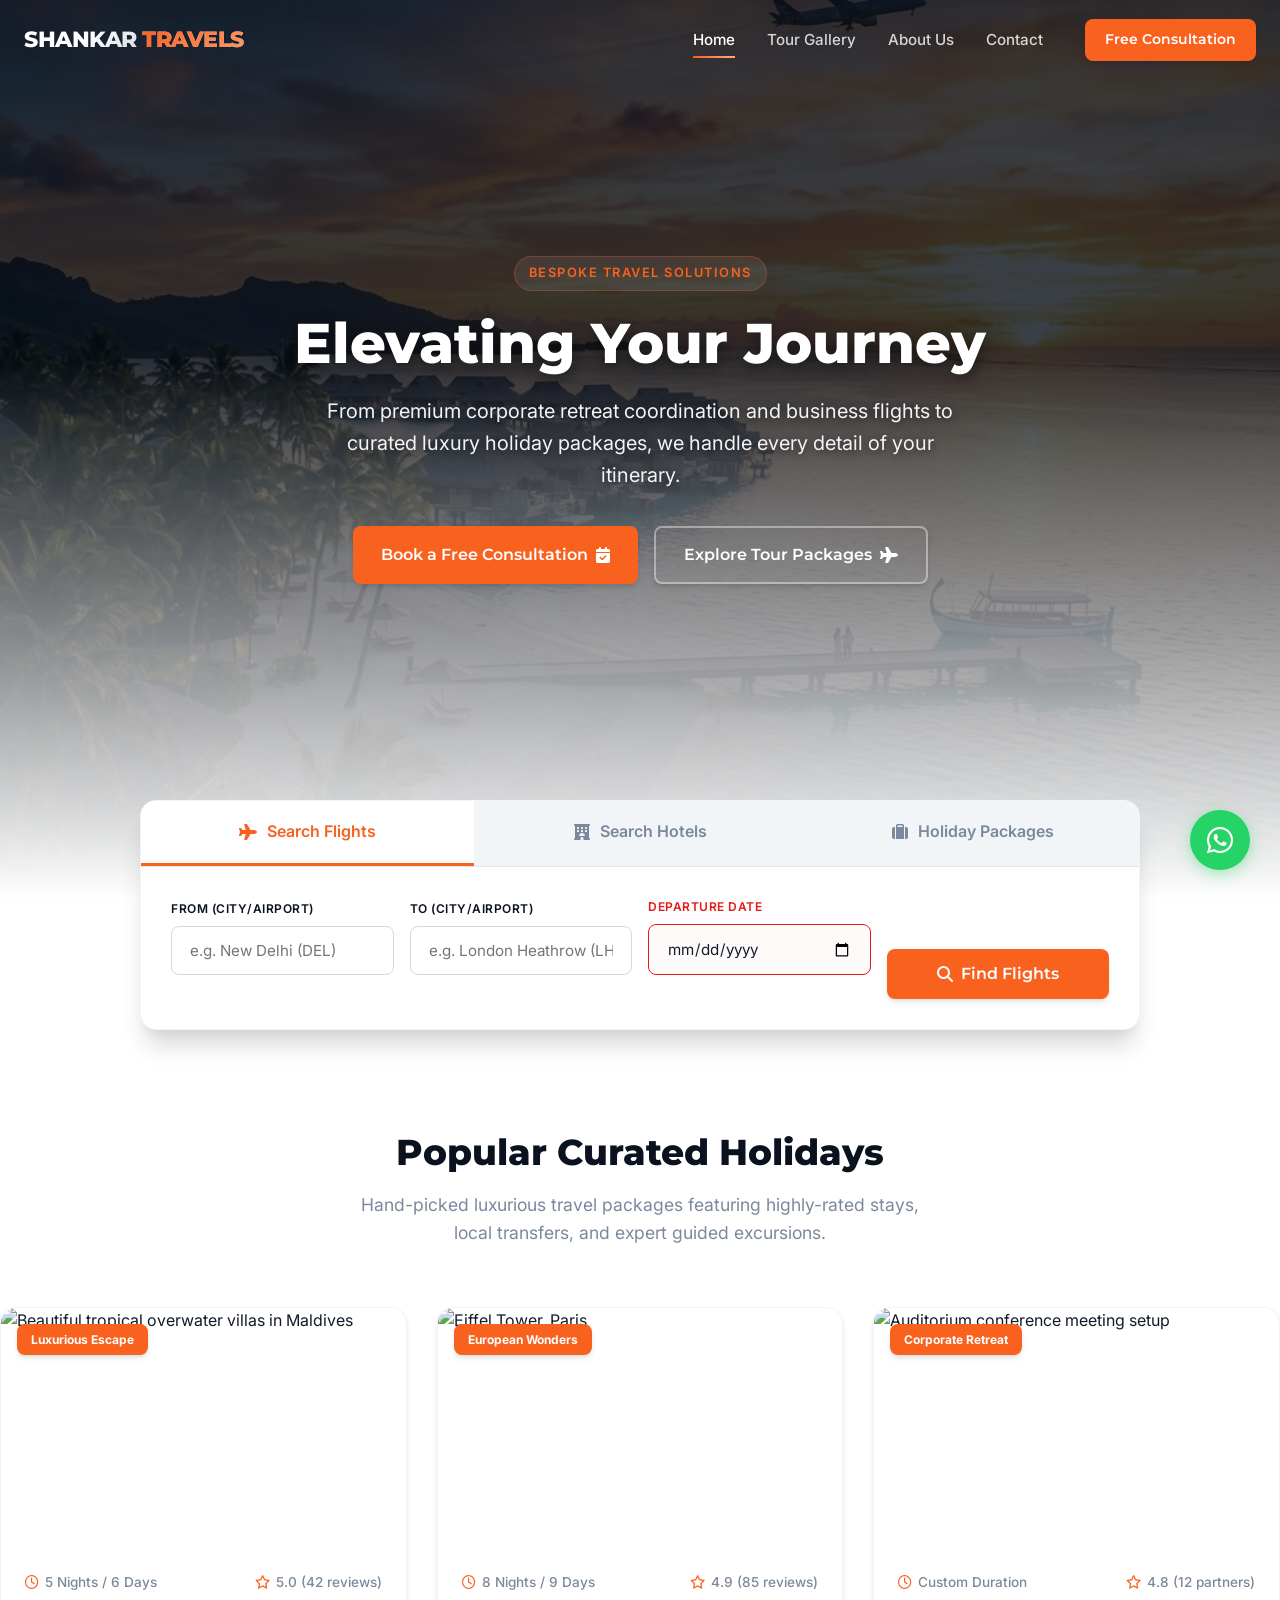
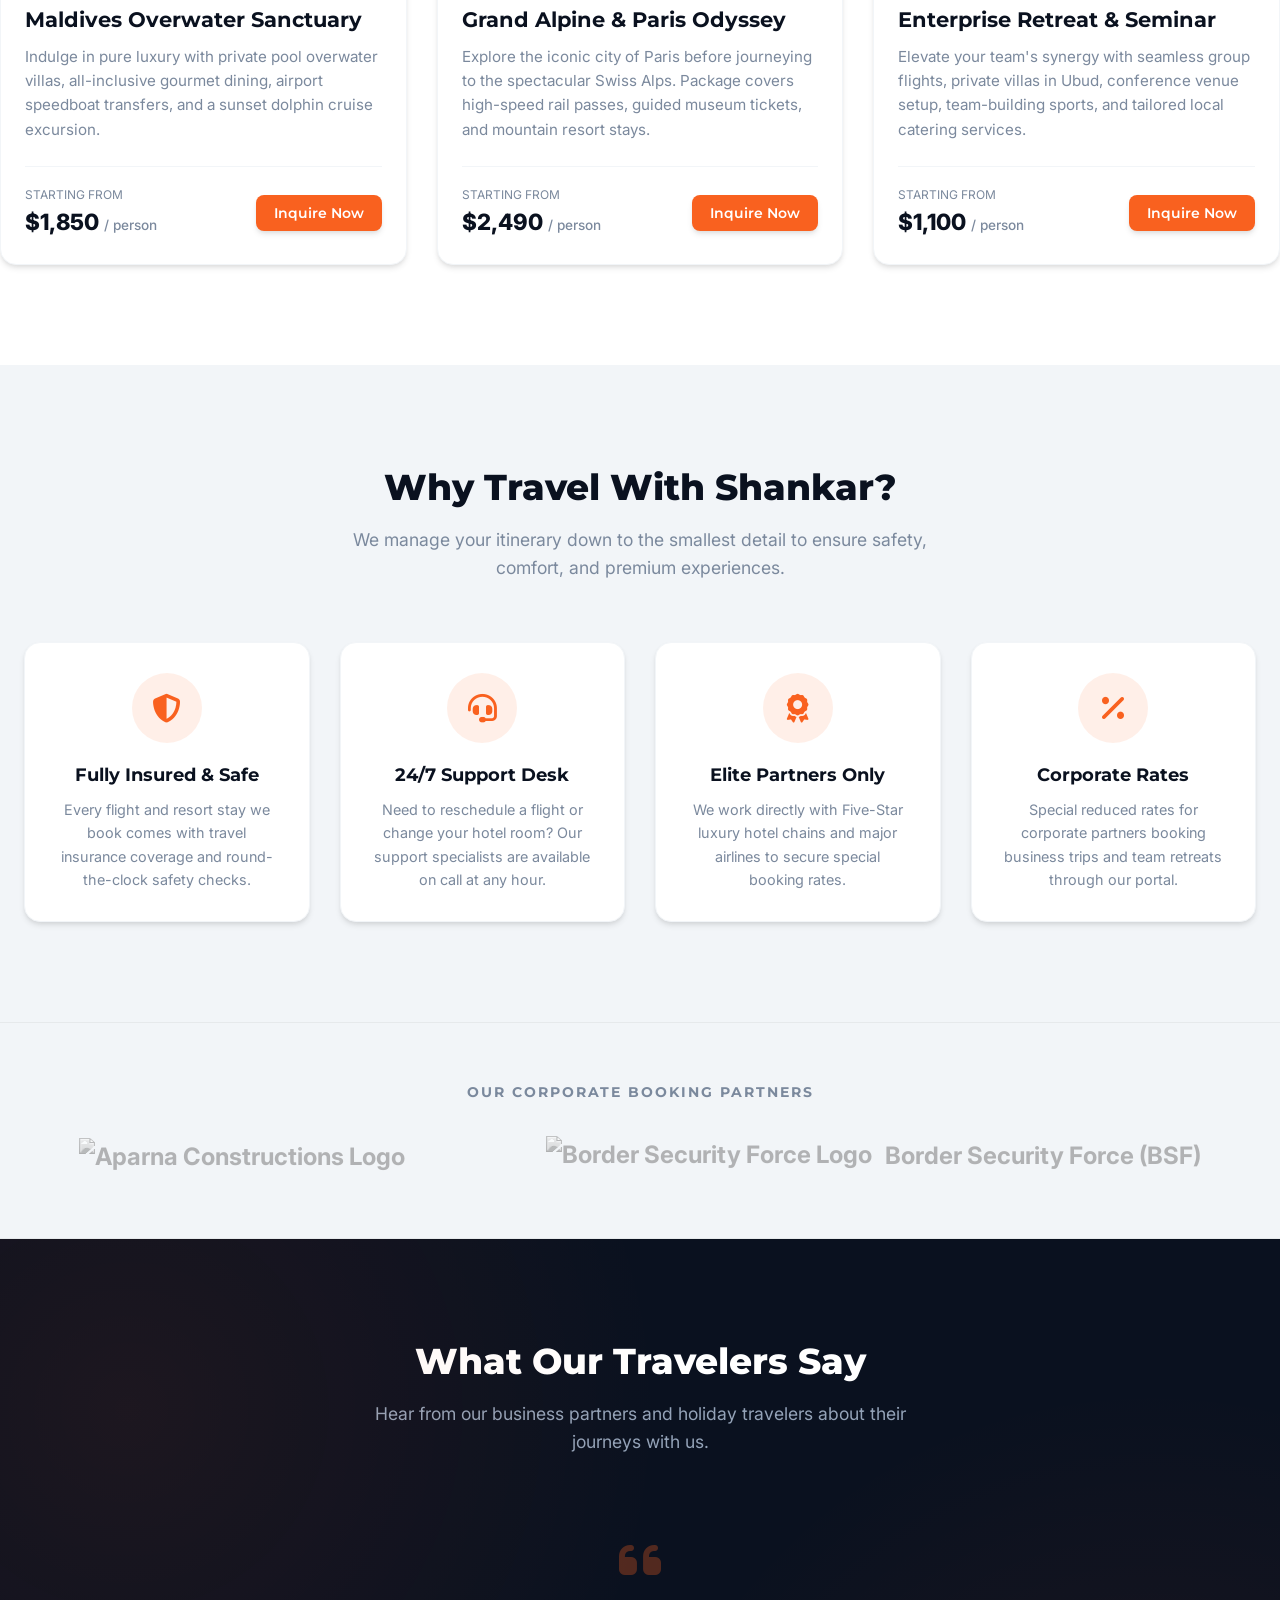
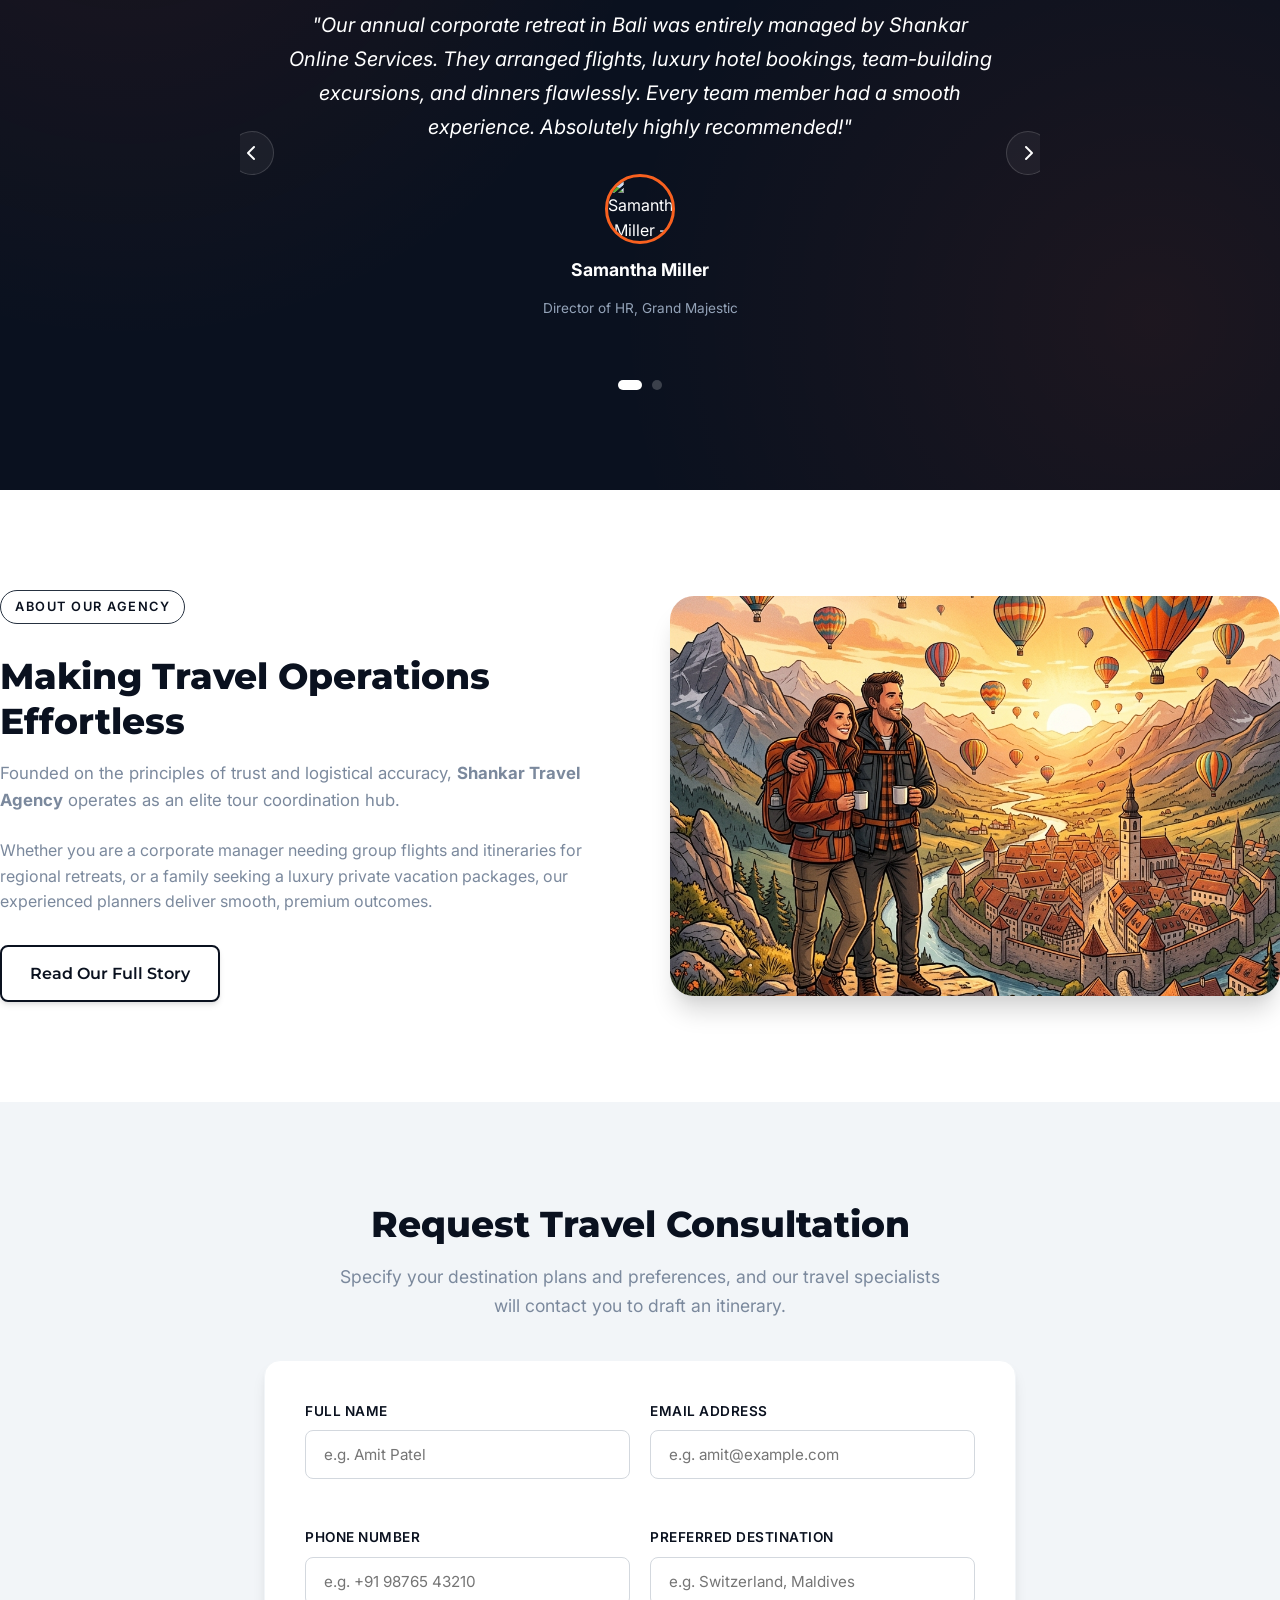
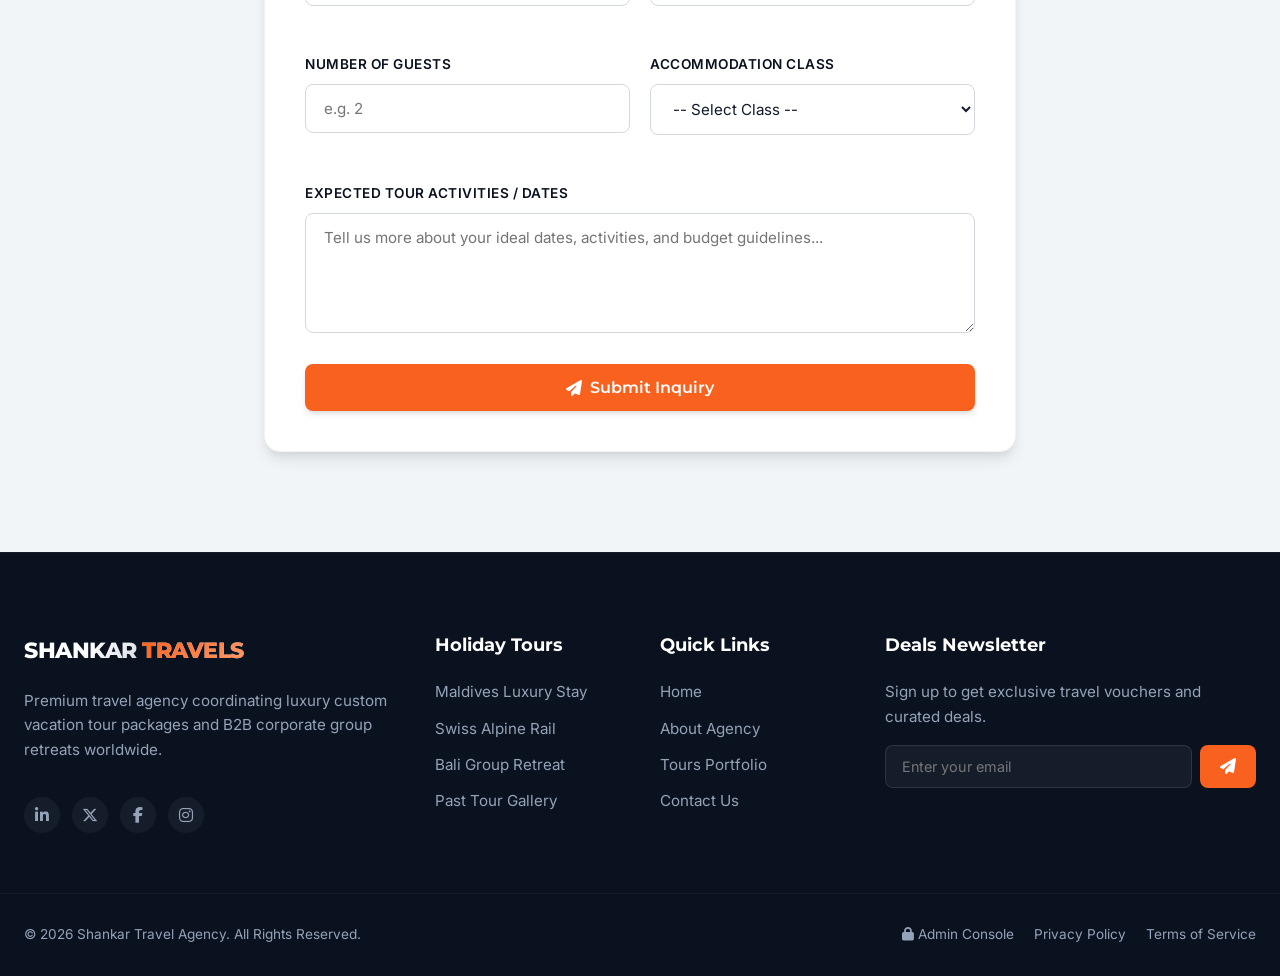
==== commit 26f6fc6f: "feat: link Admin Console in all page footers and load Supabase SDK globally" ====
--- a/index.html
+++ b/index.html
@@ -431,6 +431,7 @@
         &copy; 2026 Shankar Travel Agency. All Rights Reserved.
       </div>
       <div class="footer-legal-links">
+        <a href="admin.html"><i class="fas fa-lock"></i> Admin Console</a>
         <a href="#">Privacy Policy</a>
         <a href="#">Terms of Service</a>
       </div>
@@ -445,6 +446,8 @@
     </div>
   </div>
 
+  <!-- Supabase JS Library -->
+  <script src="https://cdn.jsdelivr.net/npm/@supabase/supabase-js@2"></script>
   <!-- Main JavaScript -->
   <script src="js/main.js"></script>
 </body>
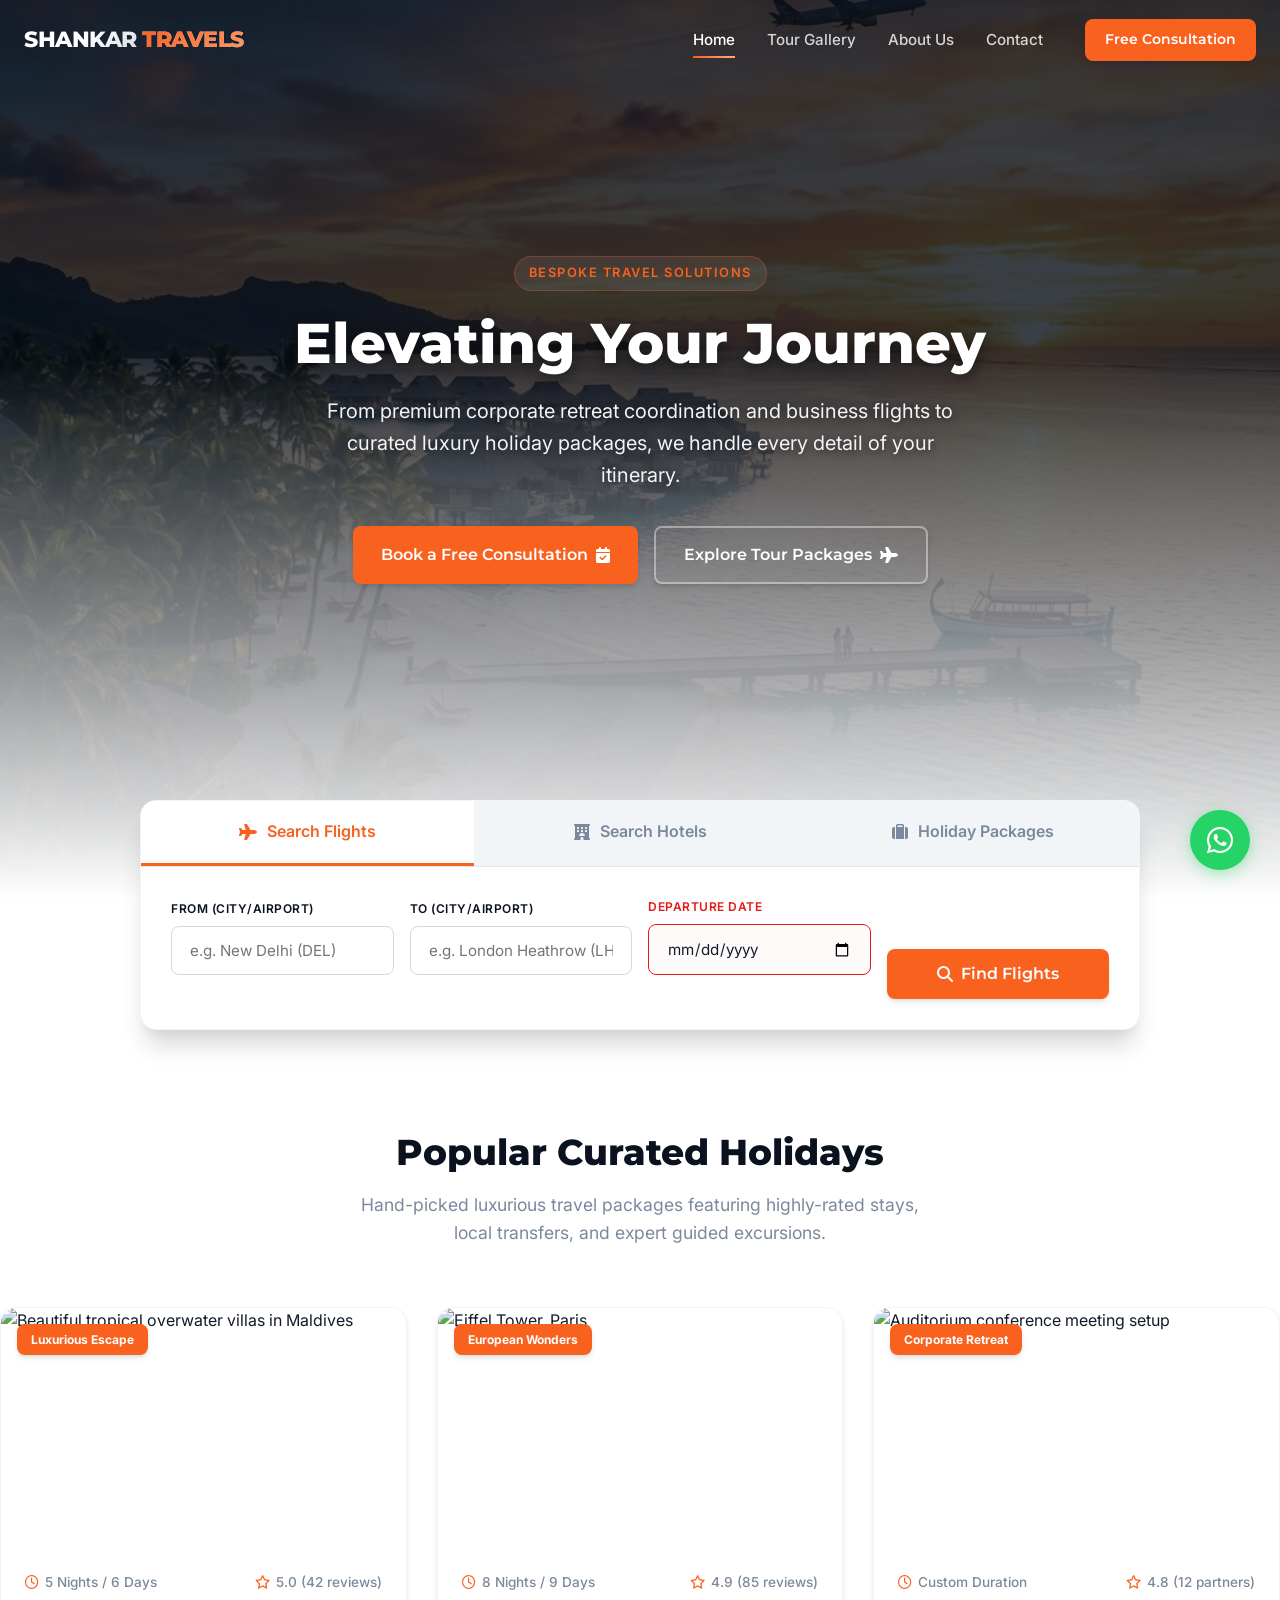
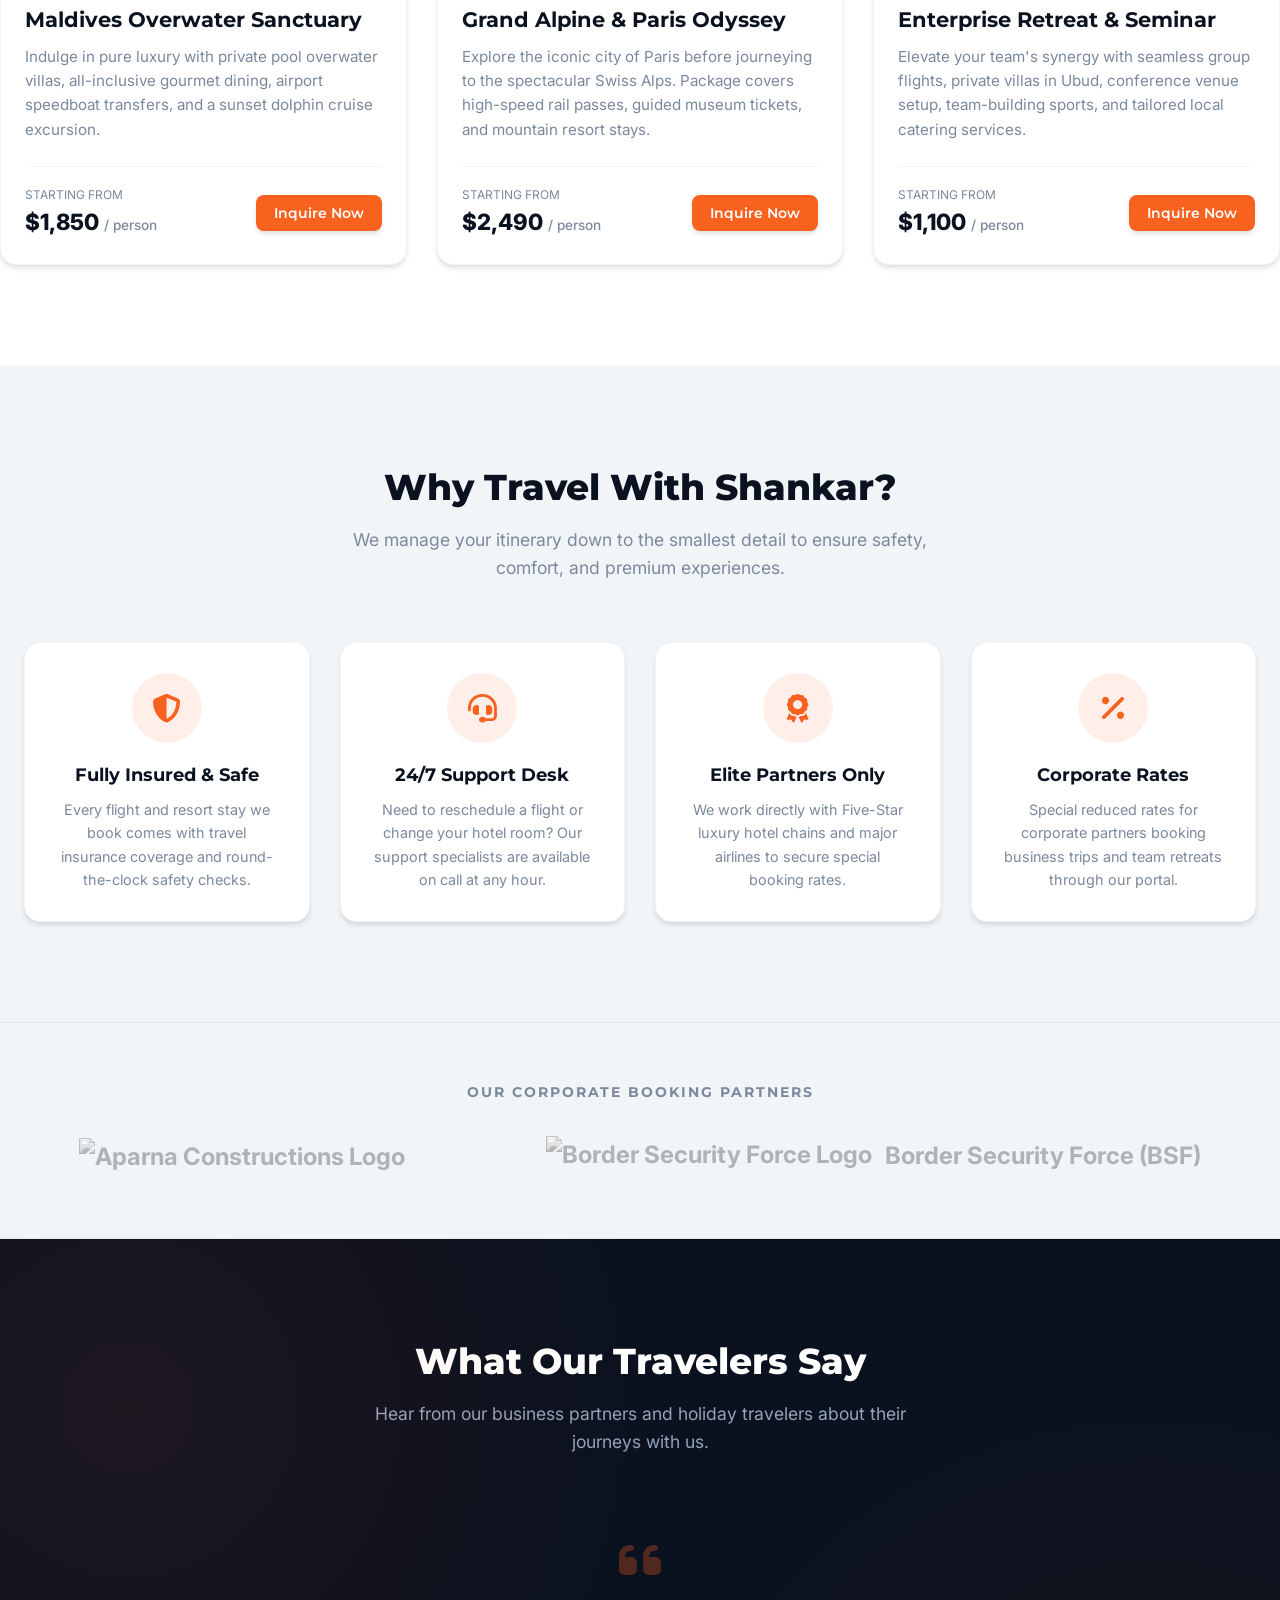
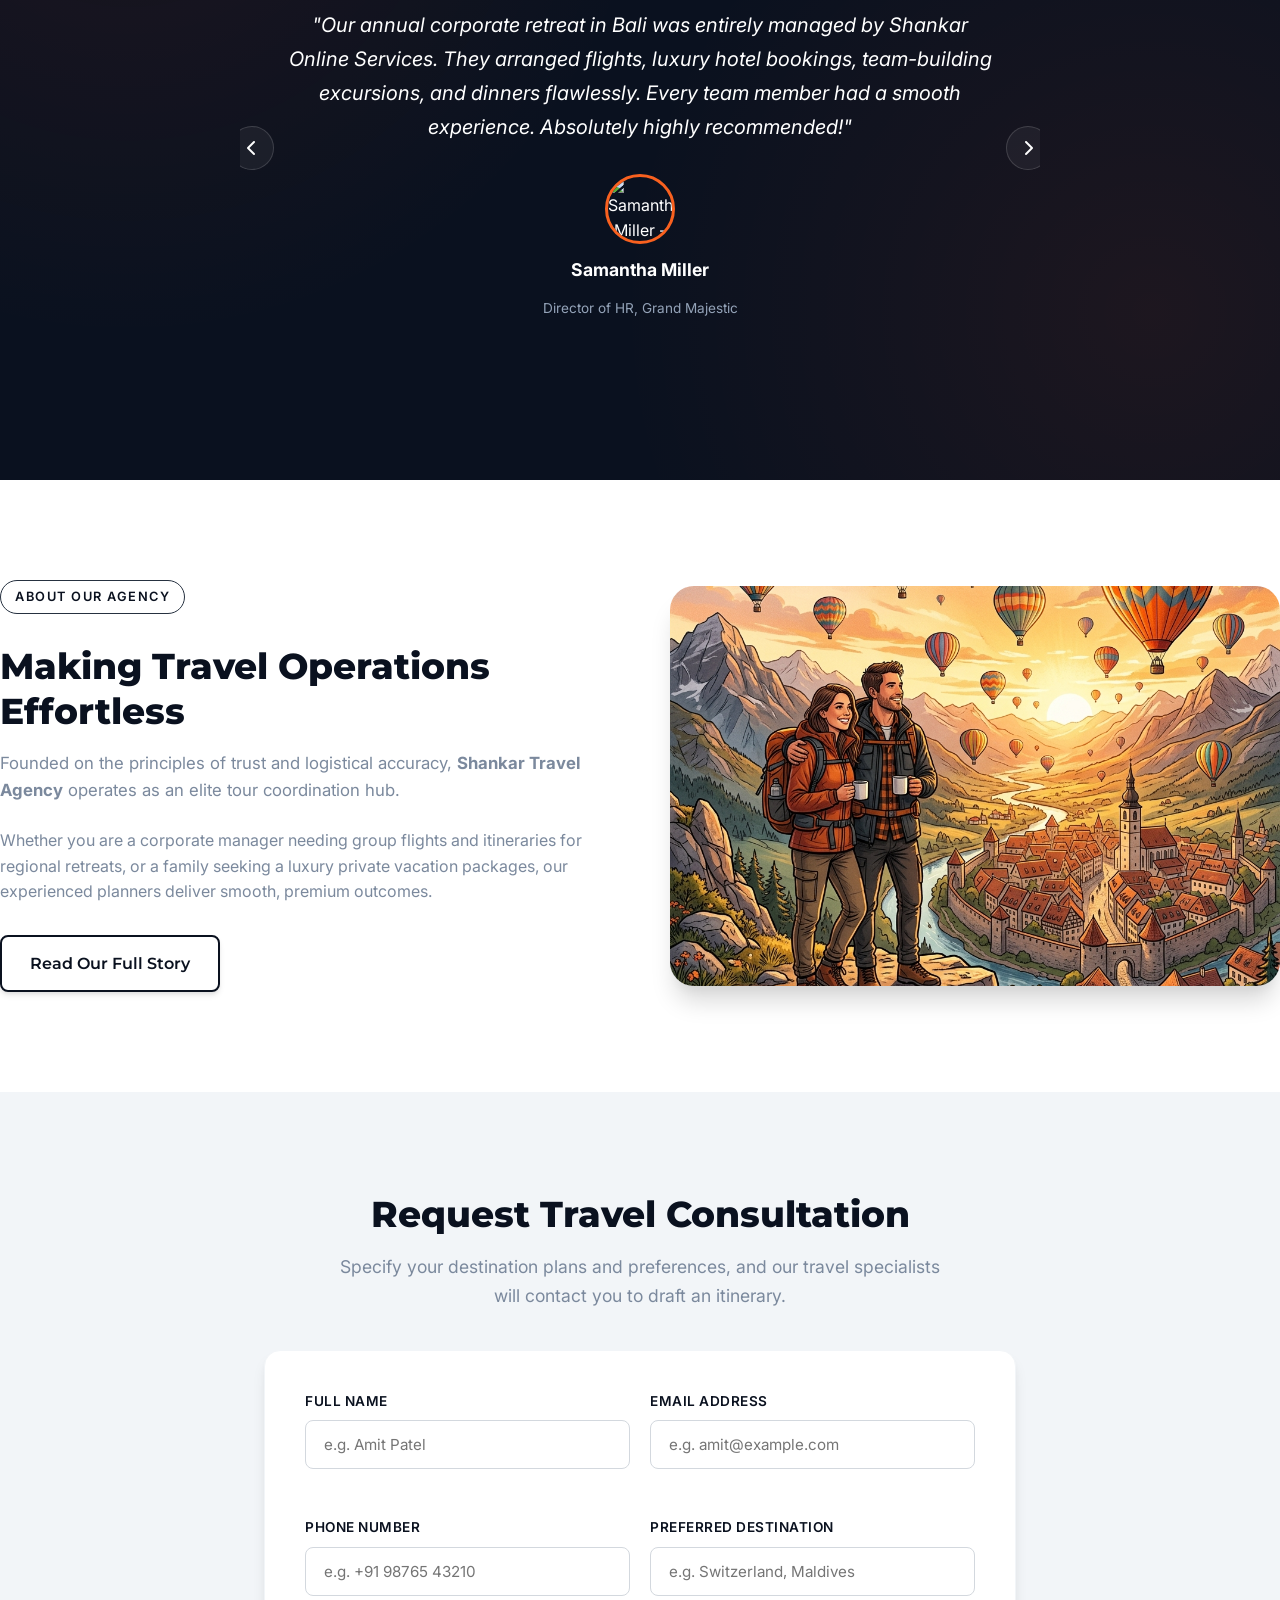
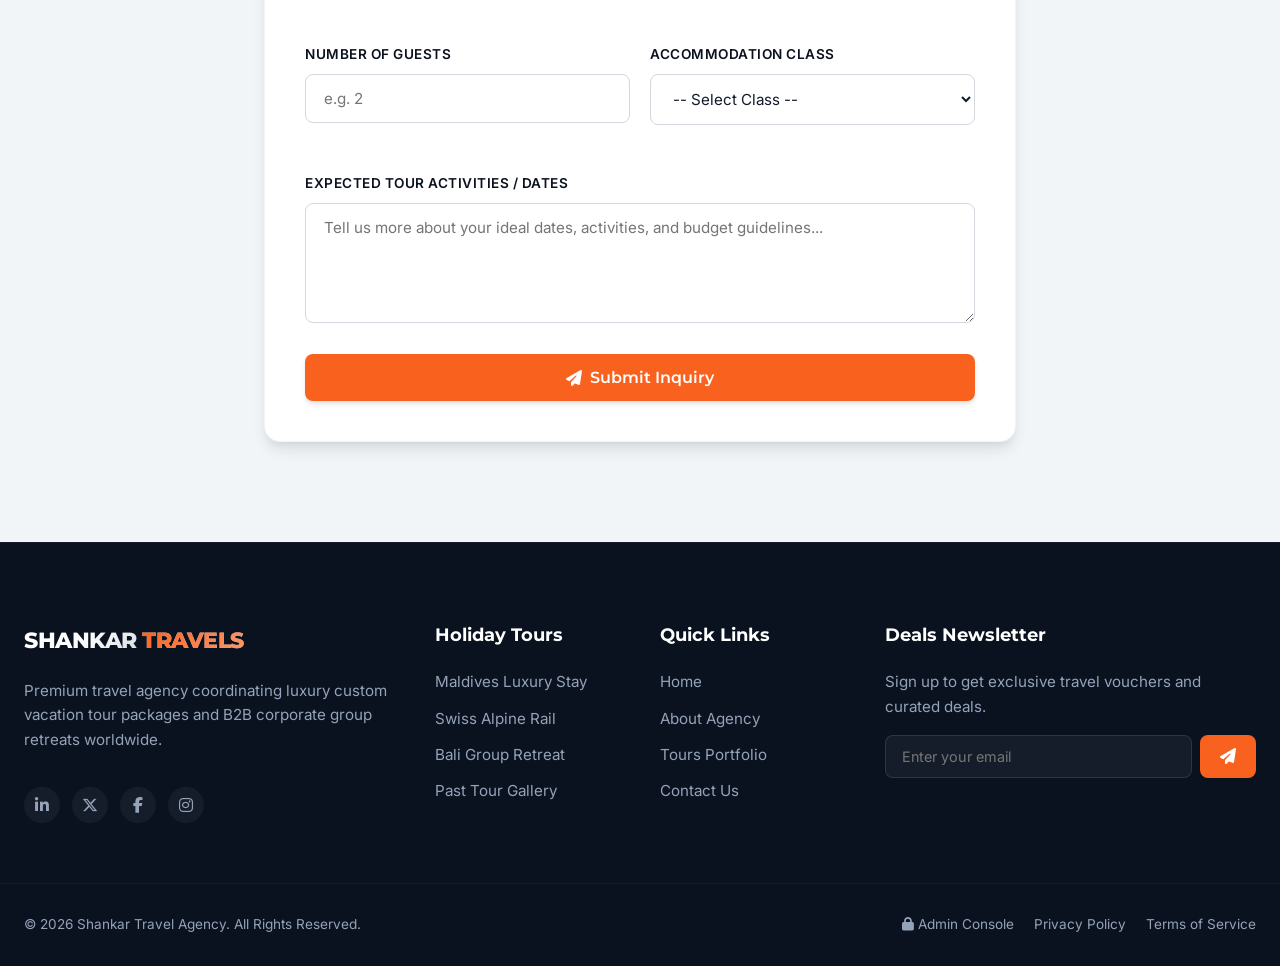
==== commit 9fd1a6a1: "feat: host Supabase JS library locally to prevent ad-blocker blocks" ====
--- a/index.html
+++ b/index.html
@@ -447,7 +447,7 @@
   </div>
 
   <!-- Supabase JS Library -->
-  <script src="https://cdn.jsdelivr.net/npm/@supabase/supabase-js@2"></script>
+  <script src="js/supabase.js"></script>
   <!-- Main JavaScript -->
   <script src="js/main.js"></script>
 </body>
